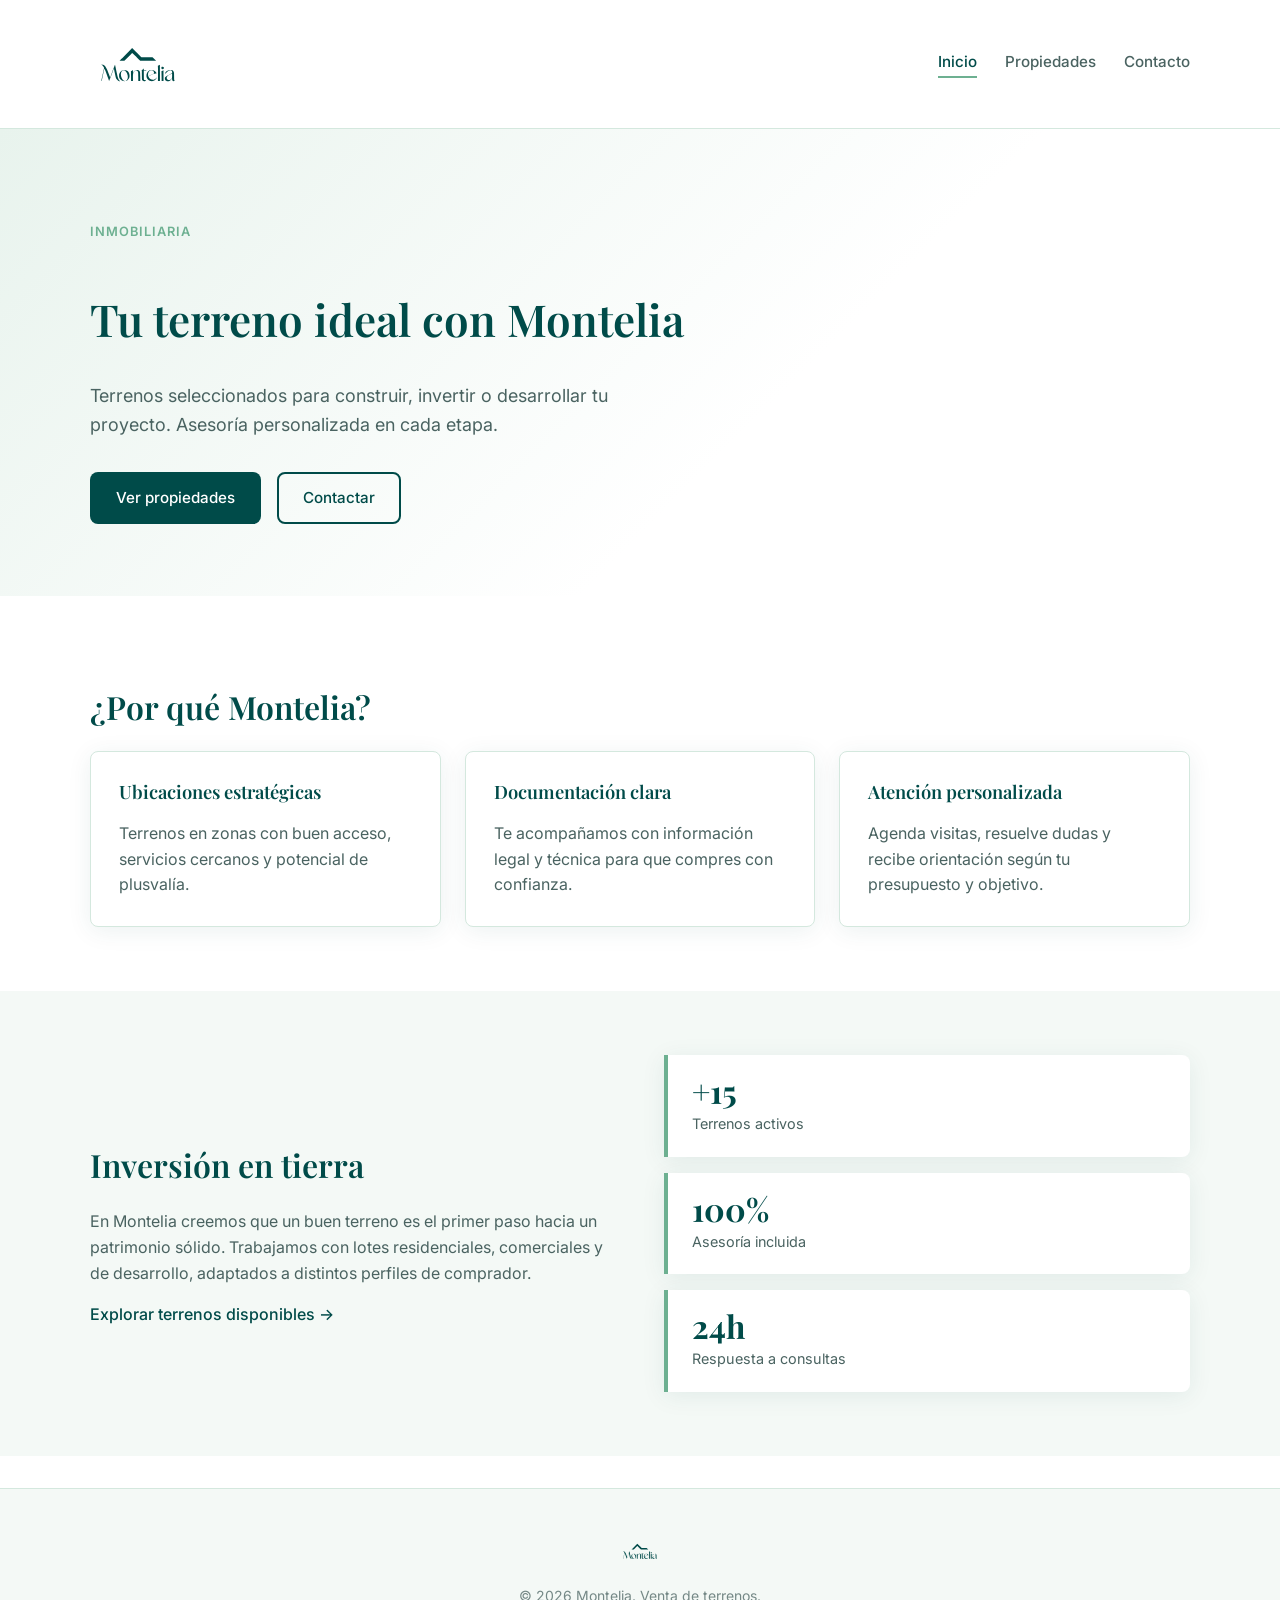
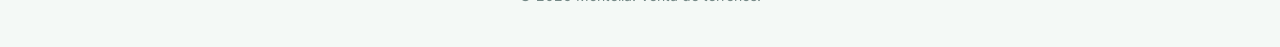
==== index.html @ a75bf411 "first commit" ====
<!DOCTYPE html>
<html lang="es">
<head>
  <meta charset="UTF-8">
  <meta name="viewport" content="width=device-width, initial-scale=1.0">
  <meta name="description" content="Montelia. Encuentra el lote ideal para tu proyecto.">
  <title>Montelia</title>
  <link rel="icon" href="images/mtn-fav.svg" type="image/svg+xml">
  <link rel="stylesheet" href="css/style.css">
  <link rel="preconnect" href="https://fonts.googleapis.com">
  <link rel="preconnect" href="https://fonts.gstatic.com" crossorigin>
  <link href="https://fonts.googleapis.com/css2?family=Inter:wght@400;500;600&family=Playfair+Display:wght@600;700&display=swap" rel="stylesheet">
</head>
<body>
  <header class="header">
    <div class="container header-inner">
      <a href="index.html" class="logo">
        <img src="images/Montelia-logo.svg" alt="Montelia" width="160">
      </a>
      <button class="nav-toggle" aria-label="Abrir menú" aria-expanded="false">
        <span></span>
        <span></span>
        <span></span>
      </button>
      <nav class="nav">
        <a href="index.html" class="nav-link active">Inicio</a>
        <a href="propiedades.html" class="nav-link">Propiedades</a>
        <a href="contacto.html" class="nav-link">Contacto</a>
      </nav>
    </div>
  </header>

  <main>
    <section class="hero">
      <div class="container hero-content">
        <p class="hero-tag">Inmobiliaria</p>
        <h1>Tu terreno ideal con Montelia</h1>
        <p class="hero-text">
          Terrenos seleccionados para construir, invertir o desarrollar tu proyecto.
          Asesoría personalizada en cada etapa.
        </p>
        <div class="hero-actions">
          <a href="propiedades.html" class="btn btn-primary">Ver propiedades</a>
          <a href="contacto.html" class="btn btn-outline">Contactar</a>
        </div>
      </div>
    </section>

    <section class="section">
      <div class="container">
        <h2>¿Por qué Montelia?</h2>
        <div class="cards">
          <article class="card">
            <h3>Ubicaciones estratégicas</h3>
            <p>Terrenos en zonas con buen acceso, servicios cercanos y potencial de plusvalía.</p>
          </article>
          <article class="card">
            <h3>Documentación clara</h3>
            <p>Te acompañamos con información legal y técnica para que compres con confianza.</p>
          </article>
          <article class="card">
            <h3>Atención personalizada</h3>
            <p>Agenda visitas, resuelve dudas y recibe orientación según tu presupuesto y objetivo.</p>
          </article>
        </div>
      </div>
    </section>

    <section class="section section-alt">
      <div class="container split">
        <div>
          <h2>Inversión en tierra</h2>
          <p>
            En Montelia creemos que un buen terreno es el primer paso hacia un patrimonio sólido.
            Trabajamos con lotes residenciales, comerciales y de desarrollo, adaptados a distintos perfiles de comprador.
          </p>
          <a href="propiedades.html" class="link-arrow">Explorar terrenos disponibles →</a>
        </div>
        <div class="stats">
          <div class="stat">
            <strong>+15</strong>
            <span>Terrenos activos</span>
          </div>
          <div class="stat">
            <strong>100%</strong>
            <span>Asesoría incluida</span>
          </div>
          <div class="stat">
            <strong>24h</strong>
            <span>Respuesta a consultas</span>
          </div>
        </div>
      </div>
    </section>
  </main>

  <footer class="footer">
    <div class="container footer-inner">
      <a href="index.html" class="footer-logo">
        <img src="images/Montelia-logo.svg" alt="Montelia" width="140">
      </a>
      <p class="footer-copy">&copy; 2026 Montelia. Venta de terrenos.</p>
    </div>
  </footer>

  <script src="js/main.js"></script>
</body>
</html>
---- css/style.css ----
:root {
  --color-primary: #004b49;
  --color-primary-dark: #003836;
  --color-accent: #6db091;
  --color-accent-light: #e8f3ed;
  --color-text: #1a2e2d;
  --color-text-muted: #4a6361;
  --color-bg: #ffffff;
  --color-bg-alt: #f4f9f6;
  --color-border: #d4e8de;
  --font-serif: "Playfair Display", Georgia, serif;
  --font-sans: "Inter", system-ui, sans-serif;
  --shadow: 0 4px 24px rgba(0, 75, 73, 0.08);
  --radius: 8px;
}

*,
*::before,
*::after {
  box-sizing: border-box;
}

body {
  margin: 0;
  font-family: var(--font-sans);
  font-size: 1rem;
  line-height: 1.6;
  color: var(--color-text);
  background: var(--color-bg);
}

img {
  max-width: 100%;
  height: auto;
  display: block;
}

a {
  color: var(--color-primary);
  text-decoration: none;
  transition: color 0.2s;
}

a:hover {
  color: var(--color-accent);
}

.container {
  width: min(1100px, 92%);
  margin-inline: auto;
}

h1, h2, h3 {
  font-family: var(--font-serif);
  font-weight: 600;
  line-height: 1.25;
  color: var(--color-primary);
}

h1 { font-size: clamp(2rem, 5vw, 2.75rem); }
h2 { font-size: clamp(1.5rem, 3vw, 2rem); margin-bottom: 1.5rem; }
h3 { font-size: 1.15rem; }

/* Header */
.header {
  position: sticky;
  top: 0;
  z-index: 100;
  background: var(--color-bg);
  border-bottom: 1px solid var(--color-border);
}

.header-inner {
  display: flex;
  align-items: center;
  justify-content: space-between;
  padding: 1rem 0;
  gap: 1rem;
}

.logo img {
  height: 96px;
  width: auto;
  display: block;
}

.nav {
  display: flex;
  gap: 1.75rem;
}

.nav-link {
  font-size: 0.95rem;
  font-weight: 500;
  color: var(--color-text-muted);
}

.nav-link:hover,
.nav-link.active {
  color: var(--color-primary);
}

.nav-link.active {
  border-bottom: 2px solid var(--color-accent);
  padding-bottom: 2px;
}

.nav-toggle {
  display: none;
  flex-direction: column;
  gap: 5px;
  background: none;
  border: none;
  cursor: pointer;
  padding: 4px;
}

.nav-toggle span {
  display: block;
  width: 24px;
  height: 2px;
  background: var(--color-primary);
  transition: transform 0.2s, opacity 0.2s;
}

.nav-toggle[aria-expanded="true"] span:nth-child(1) {
  transform: translateY(7px) rotate(45deg);
}

.nav-toggle[aria-expanded="true"] span:nth-child(2) {
  opacity: 0;
}

.nav-toggle[aria-expanded="true"] span:nth-child(3) {
  transform: translateY(-7px) rotate(-45deg);
}

/* Hero */
.hero {
  background: linear-gradient(135deg, var(--color-accent-light) 0%, var(--color-bg) 60%);
  padding: 5rem 0 4.5rem;
}

.hero-tag {
  display: inline-block;
  font-size: 0.8rem;
  font-weight: 600;
  letter-spacing: 0.08em;
  text-transform: uppercase;
  color: var(--color-accent);
  margin-bottom: 0.75rem;
}

.hero-text {
  font-size: 1.125rem;
  color: var(--color-text-muted);
  max-width: 540px;
  margin-bottom: 2rem;
}

.hero-actions {
  display: flex;
  flex-wrap: wrap;
  gap: 1rem;
}

/* Buttons */
.btn {
  display: inline-block;
  padding: 0.75rem 1.5rem;
  font-size: 0.95rem;
  font-weight: 500;
  border-radius: var(--radius);
  border: 2px solid transparent;
  cursor: pointer;
  transition: background 0.2s, color 0.2s, border-color 0.2s;
}

.btn-primary {
  background: var(--color-primary);
  color: #fff;
}

.btn-primary:hover {
  background: var(--color-primary-dark);
  color: #fff;
}

.btn-outline {
  background: transparent;
  color: var(--color-primary);
  border-color: var(--color-primary);
}

.btn-outline:hover {
  background: var(--color-primary);
  color: #fff;
}

/* Sections */
.section {
  padding: 4rem 0;
}

.section-alt {
  background: var(--color-bg-alt);
}

.page-header {
  background: var(--color-primary);
  color: #fff;
  padding: 3rem 0;
  text-align: center;
}

.page-header h1 {
  color: #fff;
  margin-bottom: 0.5rem;
}

.page-header p {
  color: rgba(255, 255, 255, 0.85);
  max-width: 560px;
  margin-inline: auto;
}

/* Cards */
.cards {
  display: grid;
  grid-template-columns: repeat(auto-fit, minmax(260px, 1fr));
  gap: 1.5rem;
}

.card {
  background: var(--color-bg);
  border: 1px solid var(--color-border);
  border-radius: var(--radius);
  padding: 1.75rem;
  box-shadow: var(--shadow);
}

.card h3 {
  margin-top: 0;
}

.card p {
  color: var(--color-text-muted);
  margin-bottom: 0;
}

/* Split layout */
.split {
  display: grid;
  grid-template-columns: 1fr 1fr;
  gap: 3rem;
  align-items: center;
}

.split p {
  color: var(--color-text-muted);
}

.link-arrow {
  font-weight: 500;
}

.stats {
  display: grid;
  gap: 1rem;
}

.stat {
  background: var(--color-bg);
  border-left: 4px solid var(--color-accent);
  padding: 1.25rem 1.5rem;
  border-radius: 0 var(--radius) var(--radius) 0;
  box-shadow: var(--shadow);
}

.stat strong {
  display: block;
  font-family: var(--font-serif);
  font-size: 2rem;
  color: var(--color-primary);
  line-height: 1;
  margin-bottom: 0.25rem;
}

.stat span {
  font-size: 0.9rem;
  color: var(--color-text-muted);
}

/* Properties */
.property-grid {
  display: grid;
  grid-template-columns: repeat(auto-fit, minmax(300px, 1fr));
  gap: 2rem;
}

.property {
  background: var(--color-bg);
  border: 1px solid var(--color-border);
  border-radius: var(--radius);
  overflow: hidden;
  box-shadow: var(--shadow);
}

.property-image {
  height: 180px;
  background-size: cover;
  background-position: center;
}

.property-image-1 {
  background: linear-gradient(160deg, var(--color-accent) 0%, var(--color-primary) 100%);
}

.property-image-2 {
  background: linear-gradient(160deg, #5a9a7a 0%, var(--color-primary-dark) 100%);
}

.property-image-3 {
  background: linear-gradient(160deg, #7ec4a0 0%, #004b49 100%);
}

.property-body {
  padding: 1.5rem;
}

.property-badge {
  display: inline-block;
  font-size: 0.75rem;
  font-weight: 600;
  text-transform: uppercase;
  letter-spacing: 0.05em;
  background: var(--color-accent-light);
  color: var(--color-primary);
  padding: 0.25rem 0.6rem;
  border-radius: 4px;
  margin-bottom: 0.75rem;
}

.property-details {
  list-style: none;
  padding: 0;
  margin: 0 0 1rem;
  font-size: 0.9rem;
  color: var(--color-text-muted);
}

.property-details li {
  padding: 0.25rem 0;
  border-bottom: 1px solid var(--color-border);
}

.property-details li:last-child {
  border-bottom: none;
}

.property-body > p {
  color: var(--color-text-muted);
  font-size: 0.95rem;
  margin-bottom: 0;
}

/* Info grid */
.info-grid {
  display: grid;
  grid-template-columns: repeat(auto-fit, minmax(280px, 1fr));
  gap: 2rem;
}

.info-block {
  background: var(--color-bg);
  border: 1px solid var(--color-border);
  border-radius: var(--radius);
  padding: 1.75rem;
}

.info-block h3 {
  margin-top: 0;
}

.info-list {
  color: var(--color-text-muted);
  padding-left: 1.25rem;
}

.info-list li {
  margin-bottom: 0.5rem;
}

.info-block p {
  color: var(--color-text-muted);
}

.info-block .btn {
  margin-top: 1rem;
}

/* Contact */
.contact-layout {
  display: grid;
  grid-template-columns: 1fr 1fr;
  gap: 3rem;
  align-items: start;
}

.contact-info p {
  color: var(--color-text-muted);
}

.contact-item {
  margin-top: 1.5rem;
}

.contact-item h3 {
  margin: 0 0 0.25rem;
  font-size: 0.85rem;
  text-transform: uppercase;
  letter-spacing: 0.05em;
  color: var(--color-accent);
  font-family: var(--font-sans);
  font-weight: 600;
}

.contact-item p {
  margin: 0;
}

.contact-form {
  background: var(--color-bg-alt);
  border: 1px solid var(--color-border);
  border-radius: var(--radius);
  padding: 2rem;
}

.contact-form h2 {
  margin-top: 0;
  font-size: 1.35rem;
}

.form-note {
  font-size: 0.85rem;
  color: var(--color-text-muted);
  margin-bottom: 1.5rem;
}

.contact-form label {
  display: block;
  font-size: 0.9rem;
  font-weight: 500;
  margin-bottom: 0.35rem;
  color: var(--color-text);
}

.contact-form input,
.contact-form select,
.contact-form textarea {
  width: 100%;
  padding: 0.65rem 0.85rem;
  margin-bottom: 1rem;
  border: 1px solid var(--color-border);
  border-radius: var(--radius);
  font-family: inherit;
  font-size: 0.95rem;
  background: var(--color-bg);
  color: var(--color-text);
}

.contact-form input:focus,
.contact-form select:focus,
.contact-form textarea:focus {
  outline: 2px solid var(--color-accent);
  outline-offset: 1px;
  border-color: var(--color-accent);
}

.contact-form .btn {
  width: 100%;
  border: none;
}

/* Footer */
.footer {
  background: var(--color-bg-alt);
  border-top: 1px solid var(--color-border);
  color: var(--color-text-muted);
  padding: 2.5rem 0;
  margin-top: 2rem;
}

.footer-inner {
  display: flex;
  flex-direction: column;
  align-items: center;
  gap: 0.75rem;
  text-align: center;
}

.footer-logo img {
  height: 44px;
  width: auto;
  margin-inline: auto;
}

.footer-copy {
  font-size: 0.875rem;
  margin: 0;
  opacity: 0.75;
}

/* Responsive */
@media (max-width: 768px) {
  .nav-toggle {
    display: flex;
  }

  .nav {
    display: none;
    position: absolute;
    top: 100%;
    left: 0;
    right: 0;
    flex-direction: column;
    background: var(--color-bg);
    border-bottom: 1px solid var(--color-border);
    padding: 1rem 4%;
    gap: 0;
  }

  .nav.open {
    display: flex;
  }

  .nav-link {
    padding: 0.75rem 0;
    border-bottom: 1px solid var(--color-border);
  }

  .nav .nav-link.active {
    border-bottom: 1px solid var(--color-border);
    border-left: 3px solid var(--color-accent);
    padding-left: 0.5rem;
  }

  .header-inner {
    position: relative;
  }

  .split,
  .contact-layout {
    grid-template-columns: 1fr;
    gap: 2rem;
  }

  .hero {
    padding: 3.5rem 0 3rem;
  }
}
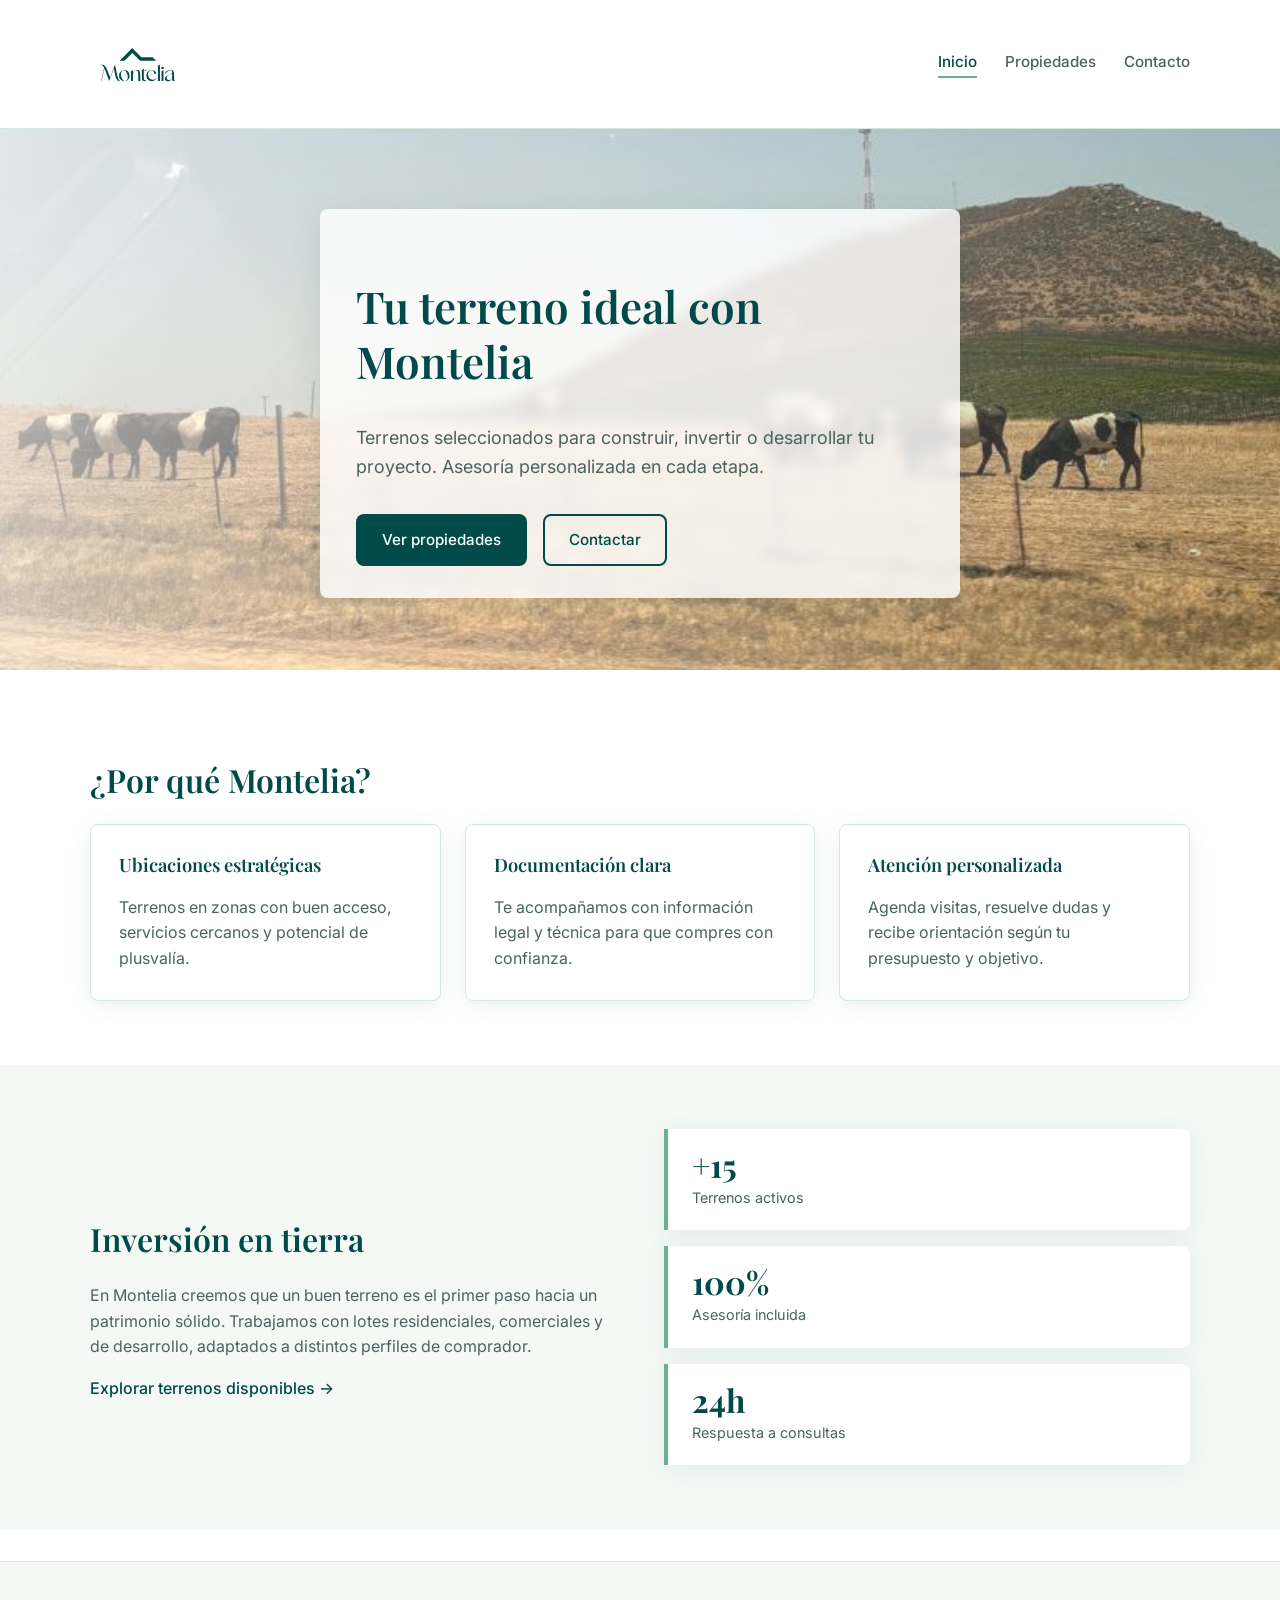
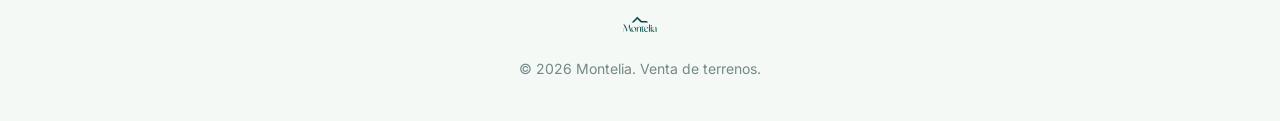
==== commit 03cbfa63: "edicion al fondo de la pagina index" ====
--- a/index.html
+++ b/index.html
@@ -32,8 +32,12 @@
 
   <main>
     <section class="hero">
+      <div class="hero-bg" aria-hidden="true">
+        <img src="images/fondo-index.png" alt="">
+      </div>
+      <div class="hero-overlay" aria-hidden="true"></div>
       <div class="container hero-content">
-        <p class="hero-tag">Inmobiliaria</p>
+      <!---<p class="hero-tag">Inmobiliaria</p>-->
         <h1>Tu terreno ideal con Montelia</h1>
         <p class="hero-text">
           Terrenos seleccionados para construir, invertir o desarrollar tu proyecto.
--- a/css/style.css
+++ b/css/style.css
@@ -137,8 +137,70 @@
 
 /* Hero */
 .hero {
-  background: linear-gradient(135deg, var(--color-accent-light) 0%, var(--color-bg) 60%);
+  position: relative;
+  overflow: hidden;
+  min-height: 520px;
   padding: 5rem 0 4.5rem;
+  display: flex;
+  align-items: center;
+}
+
+.hero-bg {
+  position: absolute;
+  inset: 0;
+}
+
+.hero-bg img {
+  position: absolute;
+  width: 120%;
+  height: 120%;
+  left: 50%;
+  top: 50%;
+  object-fit: cover;
+  transform: translate(-50%, -50%) scale(1.05);
+  animation: hero-bg-move 10s ease-in-out infinite alternate;
+}
+
+.hero-overlay {
+  position: absolute;
+  inset: 0;
+  background: linear-gradient(
+    110deg,
+    rgba(255, 255, 255, 0.72) 0%,
+    rgba(255, 255, 255, 0.35) 42%,
+    rgba(0, 75, 73, 0.18) 100%
+  );
+}
+
+.hero-content {
+  position: relative;
+  z-index: 1;
+  max-width: 640px;
+  padding: 2rem 2.25rem;
+  background: rgba(255, 255, 255, 0.82);
+  border-radius: var(--radius);
+  box-shadow: 0 8px 32px rgba(0, 75, 73, 0.12);
+  backdrop-filter: blur(6px);
+}
+
+@keyframes hero-bg-move {
+  0% {
+    transform: translate(-50%, -50%) scale(1.05);
+  }
+  100% {
+    transform: translate(-46%, -54%) scale(1.2);
+  }
+}
+
+@media (prefers-reduced-motion: reduce) {
+  .hero-bg img {
+    animation: none;
+    width: 100%;
+    height: 100%;
+    left: 0;
+    top: 0;
+    transform: none;
+  }
 }
 
 .hero-tag {
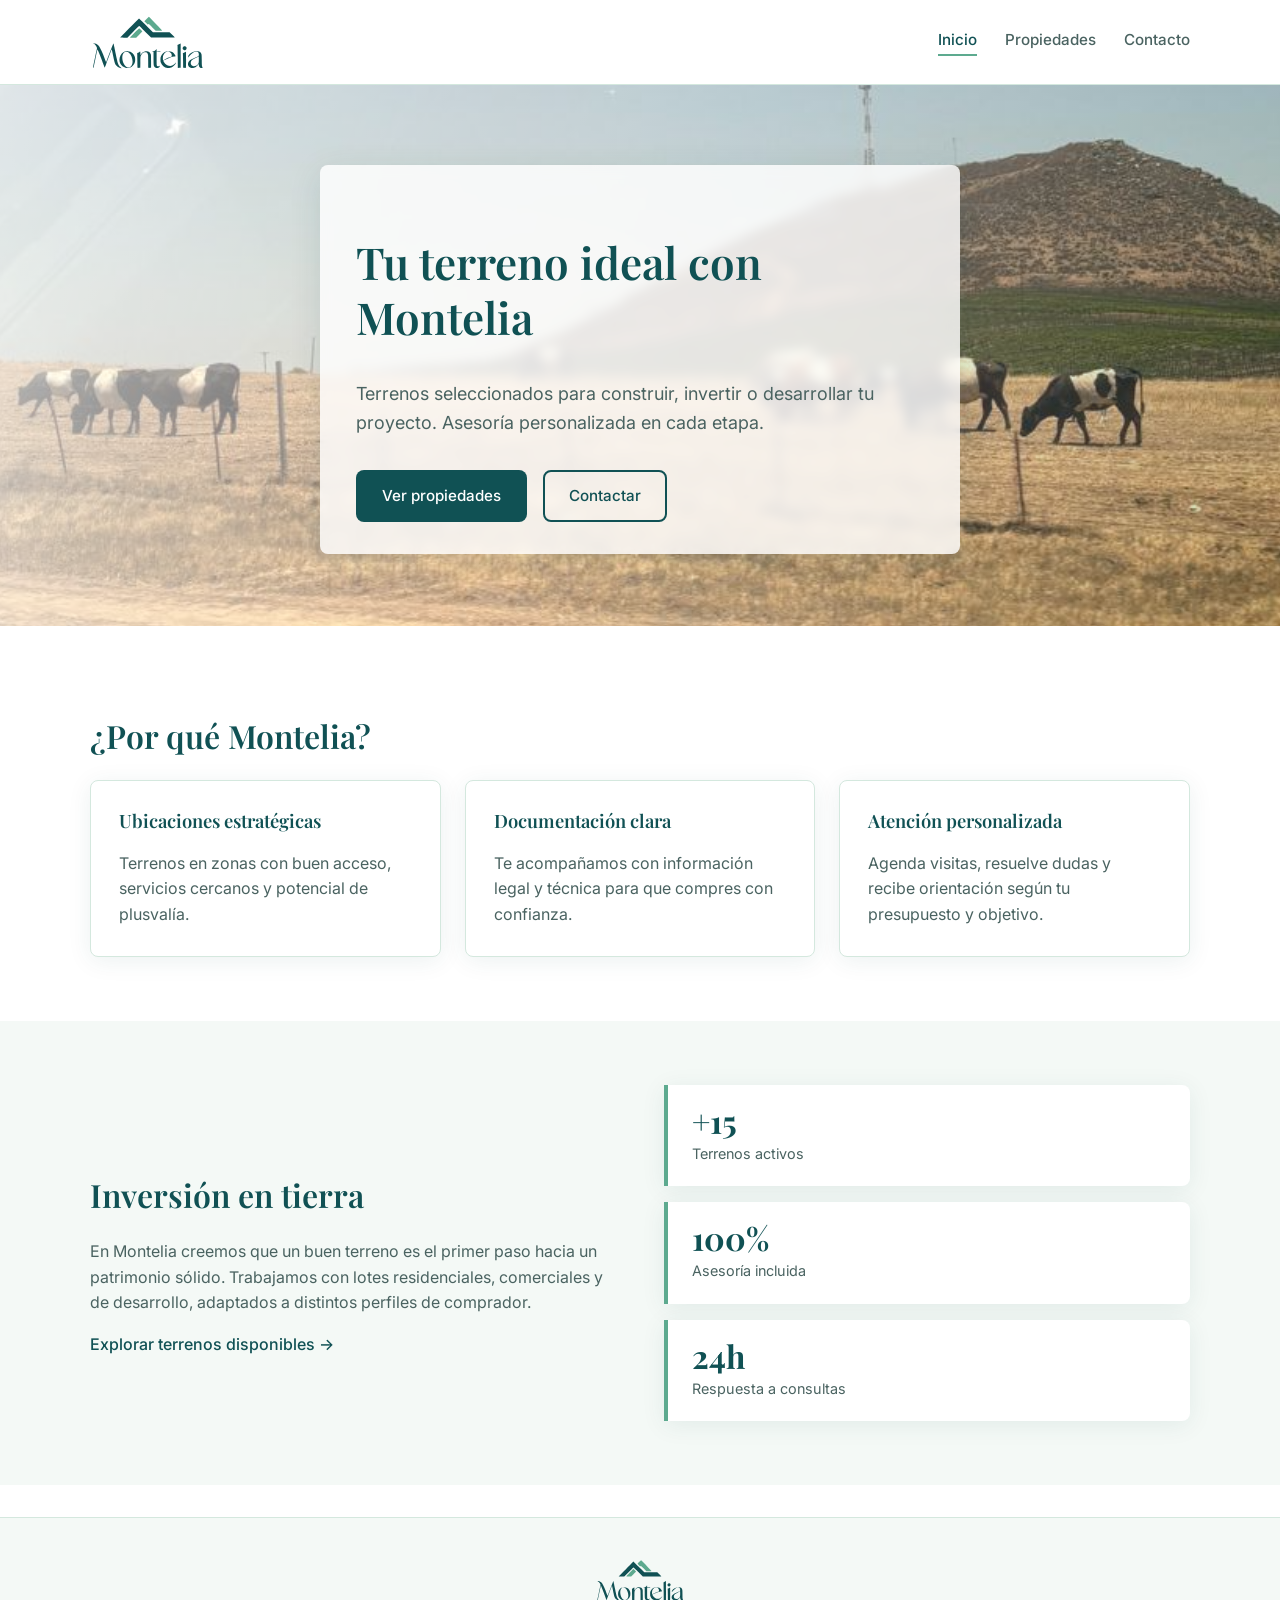
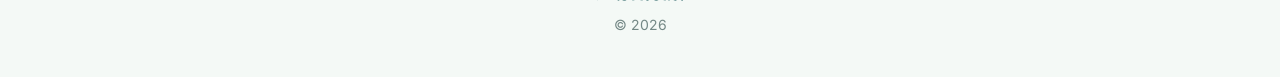
==== commit 46a3b43c: "edicion al fondo y favicon" ====
--- a/index.html
+++ b/index.html
@@ -5,7 +5,7 @@
   <meta name="viewport" content="width=device-width, initial-scale=1.0">
   <meta name="description" content="Montelia. Encuentra el lote ideal para tu proyecto.">
   <title>Montelia</title>
-  <link rel="icon" href="images/mtn-fav.svg" type="image/svg+xml">
+  <link rel="icon" href="images/mtn-fav.svg?v=2" type="image/svg+xml">
   <link rel="stylesheet" href="css/style.css">
   <link rel="preconnect" href="https://fonts.googleapis.com">
   <link rel="preconnect" href="https://fonts.gstatic.com" crossorigin>
@@ -15,7 +15,7 @@
   <header class="header">
     <div class="container header-inner">
       <a href="index.html" class="logo">
-        <img src="images/Montelia-logo.svg" alt="Montelia" width="160">
+        <img src="images/Montelia-logo.svg" alt="Montelia">
       </a>
       <button class="nav-toggle" aria-label="Abrir menú" aria-expanded="false">
         <span></span>
@@ -101,9 +101,9 @@
   <footer class="footer">
     <div class="container footer-inner">
       <a href="index.html" class="footer-logo">
-        <img src="images/Montelia-logo.svg" alt="Montelia" width="140">
+        <img src="images/Montelia-logo.svg" alt="Montelia">
       </a>
-      <p class="footer-copy">&copy; 2026 Montelia. Venta de terrenos.</p>
+      <p class="footer-copy">&copy; 2026 </p>
     </div>
   </footer>
 
--- a/css/style.css
+++ b/css/style.css
@@ -1,7 +1,7 @@
 :root {
-  --color-primary: #004b49;
-  --color-primary-dark: #003836;
-  --color-accent: #6db091;
+  --color-primary: #105154;
+  --color-primary-dark: #0c3f42;
+  --color-accent: #5daa8f;
   --color-accent-light: #e8f3ed;
   --color-text: #1a2e2d;
   --color-text-muted: #4a6361;
@@ -74,12 +74,12 @@
   display: flex;
   align-items: center;
   justify-content: space-between;
-  padding: 1rem 0;
+  padding: 0.875rem 0;
   gap: 1rem;
 }
 
 .logo img {
-  height: 96px;
+  height: 56px;
   width: auto;
   display: block;
 }
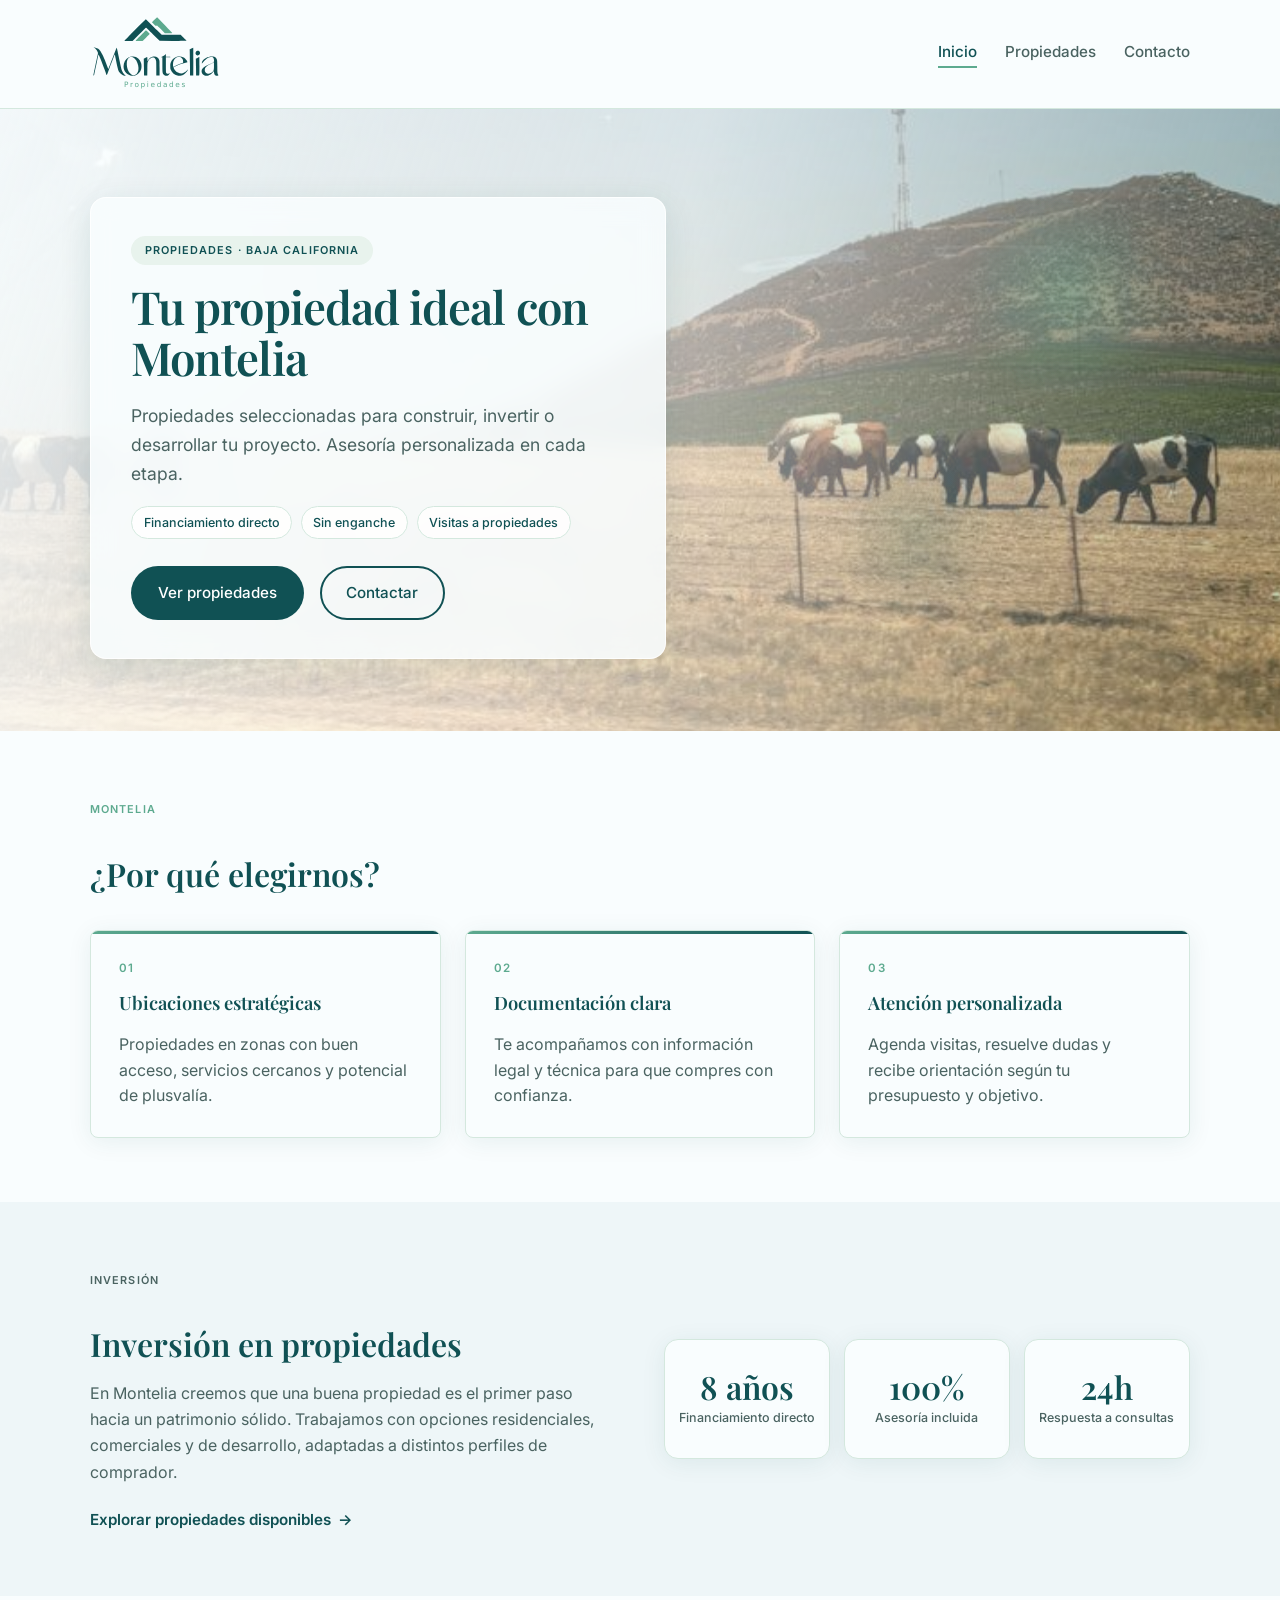
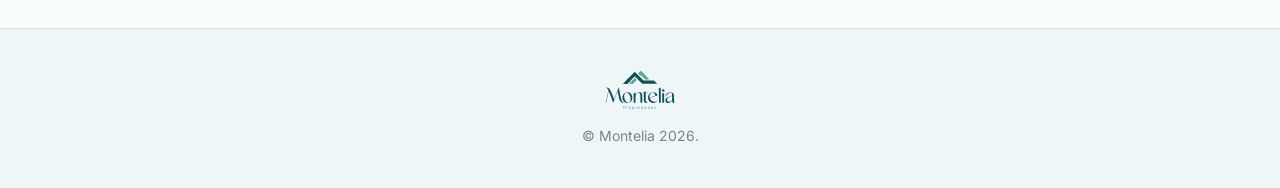
==== commit a0701dfc: "update" ====
--- a/index.html
+++ b/index.html
@@ -3,7 +3,7 @@
 <head>
   <meta charset="UTF-8">
   <meta name="viewport" content="width=device-width, initial-scale=1.0">
-  <meta name="description" content="Montelia. Encuentra el lote ideal para tu proyecto.">
+  <meta name="description" content="Montelia. Propiedades con financiamiento directo en Baja California. Asesoría personalizada en cada etapa.">
   <title>Montelia</title>
   <link rel="icon" href="images/mtn-fav.svg?v=2" type="image/svg+xml">
   <link rel="stylesheet" href="css/style.css">
@@ -30,39 +30,56 @@
     </div>
   </header>
 
-  <main>
-    <section class="hero">
-      <div class="hero-bg" aria-hidden="true">
+  <main class="home">
+    <section class="hero home-hero">
+      <div class="hero-bg home-hero__bg" aria-hidden="true">
         <img src="images/fondo-index.png" alt="">
       </div>
-      <div class="hero-overlay" aria-hidden="true"></div>
-      <div class="container hero-content">
-      <!---<p class="hero-tag">Inmobiliaria</p>-->
-        <h1>Tu terreno ideal con Montelia</h1>
-        <p class="hero-text">
-          Terrenos seleccionados para construir, invertir o desarrollar tu proyecto.
-          Asesoría personalizada en cada etapa.
-        </p>
-        <div class="hero-actions">
-          <a href="propiedades.html" class="btn btn-primary">Ver propiedades</a>
-          <a href="contacto.html" class="btn btn-outline">Contactar</a>
+      <div class="hero-overlay home-hero__overlay" aria-hidden="true"></div>
+      <div class="home-hero__blobs" aria-hidden="true">
+        <span class="home-hero__blob home-hero__blob--1"></span>
+        <span class="home-hero__blob home-hero__blob--2"></span>
+      </div>
+      <div class="container home-hero__inner">
+        <div class="hero-content home-hero__content">
+          <p class="hero-tag home-hero__item" style="--i: 0">Propiedades · Baja California</p>
+          <h1 class="home-hero__item" style="--i: 1">Tu propiedad ideal con Montelia</h1>
+          <p class="hero-text home-hero__item" style="--i: 2">
+            Propiedades seleccionadas para construir, invertir o desarrollar tu proyecto.
+            Asesoría personalizada en cada etapa.
+          </p>
+          <ul class="home-hero__perks">
+            <li class="home-hero__item" style="--i: 3">Financiamiento directo</li>
+            <li class="home-hero__item" style="--i: 4">Sin enganche</li>
+            <li class="home-hero__item" style="--i: 5">Visitas a propiedades</li>
+          </ul>
+          <div class="hero-actions home-hero__item" style="--i: 6">
+            <a href="propiedades.html" class="btn btn-primary">Ver propiedades</a>
+            <a href="contacto.html" class="btn btn-outline">Contactar</a>
+          </div>
         </div>
       </div>
     </section>
 
-    <section class="section">
+    <section class="section home-section">
       <div class="container">
-        <h2>¿Por qué Montelia?</h2>
-        <div class="cards">
-          <article class="card">
+        <header class="section-head reveal">
+          <p class="section-head__tag">Montelia</p>
+          <h2>¿Por qué elegirnos?</h2>
+        </header>
+        <div class="cards home-cards">
+          <article class="card home-card reveal" style="--delay: 1">
+            <span class="home-card__num" aria-hidden="true">01</span>
             <h3>Ubicaciones estratégicas</h3>
-            <p>Terrenos en zonas con buen acceso, servicios cercanos y potencial de plusvalía.</p>
+            <p>Propiedades en zonas con buen acceso, servicios cercanos y potencial de plusvalía.</p>
           </article>
-          <article class="card">
+          <article class="card home-card reveal" style="--delay: 2">
+            <span class="home-card__num" aria-hidden="true">02</span>
             <h3>Documentación clara</h3>
             <p>Te acompañamos con información legal y técnica para que compres con confianza.</p>
           </article>
-          <article class="card">
+          <article class="card home-card reveal" style="--delay: 3">
+            <span class="home-card__num" aria-hidden="true">03</span>
             <h3>Atención personalizada</h3>
             <p>Agenda visitas, resuelve dudas y recibe orientación según tu presupuesto y objetivo.</p>
           </article>
@@ -70,29 +87,30 @@
       </div>
     </section>
 
-    <section class="section section-alt">
-      <div class="container split">
-        <div>
-          <h2>Inversión en tierra</h2>
+    <section class="section section-alt home-spotlight">
+      <div class="container split home-spotlight__grid">
+        <div class="home-spotlight__copy reveal">
+          <p class="section-head__tag">Inversión</p>
+          <h2>Inversión en propiedades</h2>
           <p>
-            En Montelia creemos que un buen terreno es el primer paso hacia un patrimonio sólido.
-            Trabajamos con lotes residenciales, comerciales y de desarrollo, adaptados a distintos perfiles de comprador.
+            En Montelia creemos que una buena propiedad es el primer paso hacia un patrimonio sólido.
+            Trabajamos con opciones residenciales, comerciales y de desarrollo, adaptadas a distintos perfiles de comprador.
           </p>
-          <a href="propiedades.html" class="link-arrow">Explorar terrenos disponibles →</a>
+          <a href="propiedades.html" class="home-link">Explorar propiedades disponibles</a>
         </div>
-        <div class="stats">
-          <div class="stat">
-            <strong>+15</strong>
-            <span>Terrenos activos</span>
-          </div>
-          <div class="stat">
+        <div class="home-stats">
+          <article class="home-stat reveal" style="--delay: 1" data-count="8" data-suffix=" años">
+            <strong>8 años</strong>
+            <span>Financiamiento directo</span>
+          </article>
+          <article class="home-stat reveal" style="--delay: 2" data-count="100" data-suffix="%">
             <strong>100%</strong>
             <span>Asesoría incluida</span>
-          </div>
-          <div class="stat">
+          </article>
+          <article class="home-stat reveal" style="--delay: 3" data-count="24" data-suffix="h">
             <strong>24h</strong>
             <span>Respuesta a consultas</span>
-          </div>
+          </article>
         </div>
       </div>
     </section>
@@ -103,7 +121,7 @@
       <a href="index.html" class="footer-logo">
         <img src="images/Montelia-logo.svg" alt="Montelia">
       </a>
-      <p class="footer-copy">&copy; 2026 </p>
+      <p class="footer-copy">&copy; Montelia 2026.</p>
     </div>
   </footer>
 
--- a/css/style.css
+++ b/css/style.css
@@ -5,8 +5,9 @@
   --color-accent-light: #e8f3ed;
   --color-text: #1a2e2d;
   --color-text-muted: #4a6361;
-  --color-bg: #ffffff;
-  --color-bg-alt: #f4f9f6;
+  --color-white: #f9fdfe;
+  --color-bg: #f9fdfe;
+  --color-bg-alt: #eef6f8;
   --color-border: #d4e8de;
   --font-serif: "Playfair Display", Georgia, serif;
   --font-sans: "Inter", system-ui, sans-serif;
@@ -79,7 +80,7 @@
 }
 
 .logo img {
-  height: 56px;
+  height: 80px;
   width: auto;
   display: block;
 }
@@ -166,8 +167,8 @@
   inset: 0;
   background: linear-gradient(
     110deg,
-    rgba(255, 255, 255, 0.72) 0%,
-    rgba(255, 255, 255, 0.35) 42%,
+    rgba(249, 253, 254, 0.72) 0%,
+    rgba(249, 253, 254, 0.35) 42%,
     rgba(0, 75, 73, 0.18) 100%
   );
 }
@@ -177,7 +178,7 @@
   z-index: 1;
   max-width: 640px;
   padding: 2rem 2.25rem;
-  background: rgba(255, 255, 255, 0.82);
+  background: rgba(249, 253, 254, 0.82);
   border-radius: var(--radius);
   box-shadow: 0 8px 32px rgba(0, 75, 73, 0.12);
   backdrop-filter: blur(6px);
@@ -201,6 +202,36 @@
     top: 0;
     transform: none;
   }
+
+  .home-hero__bg img {
+    transition: none;
+  }
+
+  .home-hero__item,
+  .home-hero__overlay,
+  .home-hero__content,
+  .home-hero__blob {
+    animation: none;
+    opacity: 1;
+    transform: none;
+  }
+
+  .reveal {
+    opacity: 1;
+    transform: none;
+    transition: none;
+  }
+
+  .home-card::before {
+    transform: scaleX(1);
+  }
+
+  .home-hero .btn:hover,
+  .home-hero__perks li:hover,
+  .home-stat.is-visible:hover,
+  .home-card:hover {
+    transform: none;
+  }
 }
 
 .hero-tag {
@@ -224,6 +255,387 @@
   display: flex;
   flex-wrap: wrap;
   gap: 1rem;
+}
+
+/* Home */
+@keyframes home-rise {
+  from {
+    opacity: 0;
+    transform: translateY(24px);
+  }
+
+  to {
+    opacity: 1;
+    transform: translateY(0);
+  }
+}
+
+@keyframes home-float {
+  0%,
+  100% {
+    transform: translate(0, 0) scale(1);
+  }
+
+  50% {
+    transform: translate(18px, -14px) scale(1.06);
+  }
+}
+
+@keyframes home-float-alt {
+  0%,
+  100% {
+    transform: translate(0, 0) scale(1);
+  }
+
+  50% {
+    transform: translate(-14px, 12px) scale(0.94);
+  }
+}
+
+@keyframes home-glow {
+  0%,
+  100% {
+    box-shadow: 0 20px 50px rgba(16, 81, 84, 0.1);
+  }
+
+  50% {
+    box-shadow: 0 28px 60px rgba(93, 170, 143, 0.2);
+  }
+}
+
+@keyframes home-gradient-shift {
+  0%,
+  100% {
+    opacity: 1;
+  }
+
+  50% {
+    opacity: 0.82;
+  }
+}
+
+.reveal {
+  opacity: 0;
+  transform: translateY(32px);
+  transition:
+    opacity 0.75s cubic-bezier(0.22, 1, 0.36, 1),
+    transform 0.75s cubic-bezier(0.22, 1, 0.36, 1);
+  transition-delay: calc(var(--delay, 0) * 90ms);
+}
+
+.reveal.is-visible {
+  opacity: 1;
+  transform: translateY(0);
+}
+
+.home-hero {
+  min-height: clamp(480px, 72vh, 620px);
+  padding: clamp(3.5rem, 8vw, 5.5rem) 0 clamp(3rem, 6vw, 4.5rem);
+}
+
+.home-hero__bg img {
+  transition: transform 0.4s ease-out;
+  will-change: transform;
+}
+
+.home-hero .hero-overlay,
+.home-hero__overlay {
+  background: linear-gradient(
+    108deg,
+    rgba(249, 253, 254, 0.94) 0%,
+    rgba(249, 253, 254, 0.62) 48%,
+    rgba(16, 81, 84, 0.28) 100%
+  );
+  animation: home-gradient-shift 8s ease-in-out infinite;
+}
+
+.home-hero__blobs {
+  position: absolute;
+  inset: 0;
+  overflow: hidden;
+  pointer-events: none;
+  z-index: 0;
+}
+
+.home-hero__blob {
+  position: absolute;
+  border-radius: 50%;
+  filter: blur(0);
+}
+
+.home-hero__blob--1 {
+  top: 12%;
+  right: 8%;
+  width: min(22vw, 220px);
+  height: min(22vw, 220px);
+  background: radial-gradient(circle, rgba(93, 170, 143, 0.35) 0%, transparent 70%);
+  animation: home-float 9s ease-in-out infinite;
+}
+
+.home-hero__blob--2 {
+  bottom: 18%;
+  right: 22%;
+  width: min(16vw, 160px);
+  height: min(16vw, 160px);
+  background: radial-gradient(circle, rgba(16, 81, 84, 0.2) 0%, transparent 72%);
+  animation: home-float-alt 11s ease-in-out infinite;
+}
+
+.home-hero__inner {
+  position: relative;
+  z-index: 1;
+}
+
+.home-hero__content {
+  max-width: 36rem;
+  padding: clamp(1.75rem, 4vw, 2.35rem) clamp(1.65rem, 4vw, 2.5rem);
+  background: rgba(249, 253, 254, 0.88);
+  border: 1px solid rgba(255, 255, 255, 0.75);
+  border-radius: 16px;
+  backdrop-filter: blur(12px);
+  animation: home-glow 5s ease-in-out infinite;
+}
+
+.home-hero__item {
+  opacity: 0;
+  animation: home-rise 0.85s cubic-bezier(0.22, 1, 0.36, 1) forwards;
+  animation-delay: calc(0.12s + var(--i, 0) * 0.1s);
+}
+
+.home-hero__content .hero-tag {
+  margin: 0 0 1rem;
+  padding: 0.38rem 0.85rem;
+  font-size: 0.68rem;
+  letter-spacing: 0.1em;
+  text-transform: uppercase;
+  color: var(--color-primary);
+  background: var(--color-accent-light);
+  border-radius: 999px;
+}
+
+.home-hero__content h1 {
+  margin: 0 0 0.85rem;
+  font-size: clamp(2rem, 4.8vw, 2.85rem);
+  line-height: 1.12;
+  letter-spacing: -0.02em;
+}
+
+.home-hero__content .hero-text {
+  margin-bottom: 1.15rem;
+  font-size: clamp(1rem, 2.2vw, 1.1rem);
+  line-height: 1.65;
+}
+
+.home-hero__perks {
+  display: flex;
+  flex-wrap: wrap;
+  gap: 0.45rem 0.55rem;
+  list-style: none;
+  padding: 0;
+  margin: 0 0 1.65rem;
+}
+
+.home-hero__perks li {
+  padding: 0.35rem 0.72rem;
+  font-size: 0.78rem;
+  font-weight: 500;
+  color: var(--color-primary);
+  background: rgba(255, 255, 255, 0.82);
+  border: 1px solid var(--color-border);
+  border-radius: 999px;
+  transition: transform 0.25s ease, border-color 0.25s ease, background 0.25s ease;
+}
+
+.home-hero__perks li:hover {
+  transform: translateY(-2px);
+  border-color: var(--color-accent);
+  background: #fff;
+}
+
+.home-hero .btn {
+  border-radius: 999px;
+  padding: 0.82rem 1.55rem;
+  transition: transform 0.25s ease, box-shadow 0.25s ease, background 0.2s, color 0.2s, border-color 0.2s;
+}
+
+.home-hero .btn-primary:hover {
+  transform: translateY(-2px);
+  box-shadow: 0 10px 28px rgba(16, 81, 84, 0.28);
+}
+
+.home-hero .btn-outline:hover {
+  transform: translateY(-2px);
+  box-shadow: 0 10px 28px rgba(16, 81, 84, 0.14);
+}
+
+.section-head {
+  max-width: 34rem;
+  margin-bottom: 2.25rem;
+}
+
+.section-head h2 {
+  margin-bottom: 0;
+}
+
+.section-head__tag {
+  display: inline-block;
+  margin: 0 0 0.55rem;
+  font-size: 0.68rem;
+  font-weight: 600;
+  letter-spacing: 0.1em;
+  text-transform: uppercase;
+  color: var(--color-accent);
+}
+
+.home-cards {
+  gap: 1.25rem;
+}
+
+.home-card {
+  position: relative;
+  padding: 1.85rem 1.75rem;
+  border: 1px solid var(--color-border);
+  overflow: hidden;
+  transition: transform 0.35s cubic-bezier(0.22, 1, 0.36, 1), box-shadow 0.35s ease, border-color 0.35s ease;
+}
+
+.home-card::before {
+  content: "";
+  position: absolute;
+  top: 0;
+  left: 0;
+  width: 100%;
+  height: 3px;
+  background: linear-gradient(90deg, var(--color-accent), var(--color-primary));
+  transform: scaleX(0);
+  transform-origin: left;
+  transition: transform 0.45s cubic-bezier(0.22, 1, 0.36, 1);
+}
+
+.home-card.is-visible::before,
+.home-card:hover::before {
+  transform: scaleX(1);
+}
+
+.home-card:hover {
+  transform: translateY(-6px);
+  border-color: rgba(93, 170, 143, 0.55);
+  box-shadow: 0 20px 48px rgba(16, 81, 84, 0.12);
+}
+
+.home-card__num {
+  display: block;
+  margin-bottom: 0.85rem;
+  font-family: var(--font-sans);
+  font-size: 0.72rem;
+  font-weight: 600;
+  letter-spacing: 0.12em;
+  color: var(--color-accent);
+}
+
+.home-card h3 {
+  margin-top: 0;
+}
+
+.home-spotlight__copy .section-head__tag {
+  margin-bottom: 0.45rem;
+}
+
+.home-spotlight__copy h2 {
+  margin-bottom: 1rem;
+}
+
+.home-spotlight__copy p {
+  margin: 0 0 1.35rem;
+  color: var(--color-text-muted);
+  line-height: 1.65;
+}
+
+.home-link {
+  position: relative;
+  display: inline-flex;
+  align-items: center;
+  gap: 0.45rem;
+  font-size: 0.95rem;
+  font-weight: 600;
+  color: var(--color-primary);
+  transition: gap 0.25s ease, color 0.25s ease;
+}
+
+.home-link::before {
+  content: "";
+  position: absolute;
+  left: 0;
+  bottom: -3px;
+  width: 100%;
+  height: 2px;
+  background: var(--color-accent);
+  transform: scaleX(0);
+  transform-origin: left;
+  transition: transform 0.35s cubic-bezier(0.22, 1, 0.36, 1);
+}
+
+.home-link::after {
+  content: "→";
+  transition: transform 0.25s ease;
+}
+
+.home-link:hover {
+  color: var(--color-accent);
+  gap: 0.65rem;
+}
+
+.home-link:hover::before {
+  transform: scaleX(1);
+}
+
+.home-link:hover::after {
+  transform: translateX(4px);
+}
+
+.home-stats {
+  display: grid;
+  grid-template-columns: repeat(3, 1fr);
+  gap: 0.85rem;
+}
+
+.home-stat {
+  display: flex;
+  flex-direction: column;
+  align-items: center;
+  justify-content: center;
+  min-height: 7.5rem;
+  padding: 1.25rem 0.85rem;
+  text-align: center;
+  background: var(--color-bg);
+  border: 1px solid var(--color-border);
+  border-radius: 14px;
+  box-shadow: var(--shadow);
+  transition: transform 0.35s cubic-bezier(0.22, 1, 0.36, 1), box-shadow 0.35s ease, border-color 0.35s ease;
+}
+
+.home-stat.is-visible:hover {
+  transform: translateY(-4px) scale(1.02);
+  border-color: rgba(93, 170, 143, 0.45);
+  box-shadow: 0 16px 36px rgba(16, 81, 84, 0.1);
+}
+
+.home-stat strong {
+  display: block;
+  font-family: var(--font-serif);
+  font-size: clamp(1.65rem, 3vw, 2rem);
+  font-weight: 600;
+  color: var(--color-primary);
+  line-height: 1;
+  margin-bottom: 0.4rem;
+  font-variant-numeric: tabular-nums;
+}
+
+.home-stat span {
+  font-size: 0.78rem;
+  font-weight: 500;
+  line-height: 1.35;
+  color: var(--color-text-muted);
 }
 
 /* Buttons */
@@ -286,6 +698,68 @@
   margin-inline: auto;
 }
 
+.page-header--compact {
+  padding: 1.35rem 0 1.65rem;
+}
+
+.page-header--compact h1 {
+  font-size: clamp(1.5rem, 3.5vw, 1.85rem);
+  margin-bottom: 0;
+}
+
+.page-header--compact p {
+  font-size: 0.92rem;
+  margin-bottom: 0;
+}
+
+/* Properties banner */
+.properties-banner {
+  position: relative;
+  overflow: hidden;
+  padding: 2.5rem 0 3.25rem;
+  color: var(--color-white);
+  background: var(--color-primary);
+}
+
+.properties-banner__inner {
+  position: relative;
+  z-index: 1;
+}
+
+.properties-banner__copy {
+  display: flex;
+  align-items: center;
+  gap: 1.25rem;
+}
+
+.properties-banner__line {
+  flex-shrink: 0;
+  width: 3px;
+  height: 2.75rem;
+  border-radius: 999px;
+  background: var(--color-accent);
+}
+
+.properties-banner__title {
+  margin: 0;
+  font-family: var(--font-serif);
+  font-size: clamp(1.85rem, 4vw, 2.45rem);
+  font-weight: 600;
+  line-height: 1.05;
+  letter-spacing: -0.025em;
+  color: var(--color-white);
+}
+
+.properties-banner__curve {
+  position: absolute;
+  left: 0;
+  right: 0;
+  bottom: -1px;
+  height: 2.5rem;
+  background: var(--color-bg);
+  clip-path: ellipse(82% 100% at 50% 100%);
+}
+
 /* Cards */
 .cards {
   display: grid;
@@ -354,6 +828,19 @@
 }
 
 /* Properties */
+.section-properties {
+  padding-top: 0.5rem;
+  padding-bottom: 3rem;
+}
+
+.property-list {
+  display: flex;
+  flex-direction: column;
+  gap: 2.5rem;
+  max-width: 52rem;
+  margin-inline: auto;
+}
+
 .property-grid {
   display: grid;
   grid-template-columns: repeat(auto-fit, minmax(300px, 1fr));
@@ -368,6 +855,154 @@
   box-shadow: var(--shadow);
 }
 
+.property--featured .property-body {
+  padding: 1.75rem 1.75rem 2rem;
+}
+
+.property-gallery__main {
+  aspect-ratio: 16 / 10;
+  background: var(--color-bg-alt);
+}
+
+.property-gallery__main img {
+  width: 100%;
+  height: 100%;
+  object-fit: cover;
+  display: block;
+}
+
+.property-gallery__thumbs {
+  display: flex;
+  gap: 0.5rem;
+  padding: 0.65rem;
+  overflow-x: auto;
+  background: var(--color-bg-alt);
+  border-top: 1px solid var(--color-border);
+}
+
+.property-gallery__thumb {
+  flex: 0 0 4.5rem;
+  height: 3.25rem;
+  padding: 0;
+  border: 2px solid transparent;
+  border-radius: 6px;
+  overflow: hidden;
+  cursor: pointer;
+  background: none;
+  opacity: 0.65;
+  transition: opacity 0.2s, border-color 0.2s;
+}
+
+.property-gallery__thumb.is-active,
+.property-gallery__thumb:hover {
+  opacity: 1;
+  border-color: var(--color-accent);
+}
+
+.property-gallery__thumb img {
+  width: 100%;
+  height: 100%;
+  object-fit: cover;
+  display: block;
+}
+
+.property-title {
+  margin: 0 0 0.5rem;
+  font-family: var(--font-serif);
+  font-size: clamp(1.35rem, 3vw, 1.65rem);
+  color: var(--color-primary);
+}
+
+.property-location {
+  margin: 0 0 1.25rem;
+  font-size: 0.95rem;
+  font-weight: 500;
+  color: var(--color-text-muted);
+}
+
+.property-location a {
+  color: inherit;
+  text-decoration: underline;
+  text-underline-offset: 3px;
+}
+
+.property-location a:hover {
+  color: var(--color-primary);
+}
+
+.property-map {
+  margin-top: 1.75rem;
+  padding-top: 1.5rem;
+  border-top: 1px solid var(--color-border);
+}
+
+.property-map__title {
+  margin: 0 0 0.75rem;
+  font-family: var(--font-sans);
+  font-size: 0.82rem;
+  font-weight: 600;
+  letter-spacing: 0.06em;
+  text-transform: uppercase;
+  color: var(--color-primary);
+}
+
+.property-map__frame {
+  border-radius: var(--radius);
+  overflow: hidden;
+  border: 1px solid var(--color-border);
+  aspect-ratio: 21 / 9;
+  max-height: 200px;
+  background: var(--color-bg-alt);
+}
+
+.property-map__frame iframe {
+  width: 100%;
+  height: 100%;
+  border: 0;
+  display: block;
+}
+
+.property-map__link {
+  display: inline-block;
+  margin-top: 0.75rem;
+  font-size: 0.9rem;
+  font-weight: 500;
+}
+
+.property-perks {
+  list-style: none;
+  padding: 0;
+  margin: 0 0 1.5rem;
+  display: grid;
+  gap: 0.5rem;
+}
+
+.property-perks li {
+  position: relative;
+  padding-left: 1.5rem;
+  font-size: 0.95rem;
+  color: var(--color-text);
+  line-height: 1.45;
+}
+
+.property-perks li::before {
+  content: "";
+  position: absolute;
+  left: 0;
+  top: 0.45em;
+  width: 0.55rem;
+  height: 0.55rem;
+  border-radius: 50%;
+  background: var(--color-accent);
+  box-shadow: 0 0 0 3px var(--color-accent-light);
+}
+
+.property--featured .btn {
+  width: 100%;
+  text-align: center;
+  margin-bottom: 0;
+}
+
 .property-image {
   height: 180px;
   background-size: cover;
@@ -384,6 +1019,10 @@
 
 .property-image-3 {
   background: linear-gradient(160deg, #7ec4a0 0%, #004b49 100%);
+}
+
+.property-image-4 {
+  background: linear-gradient(160deg, #8ecdb8 0%, var(--color-primary) 55%, var(--color-primary-dark) 100%);
 }
 
 .property-body {
@@ -462,11 +1101,261 @@
 }
 
 /* Contact */
+.contact-page .footer {
+  margin-top: 0;
+}
+
+.contact-hero {
+  position: relative;
+  overflow: hidden;
+  padding: 3rem 0 4rem;
+  background: var(--color-bg-alt);
+}
+
+.contact-hero__bg {
+  position: absolute;
+  inset: 0;
+  background:
+    radial-gradient(ellipse 70% 55% at 10% 0%, rgba(93, 170, 143, 0.28), transparent 60%),
+    radial-gradient(ellipse 50% 45% at 95% 90%, rgba(16, 81, 84, 0.14), transparent 55%),
+    linear-gradient(180deg, var(--color-bg-alt) 0%, var(--color-bg) 100%);
+  pointer-events: none;
+}
+
+.contact-hero__inner {
+  position: relative;
+  z-index: 1;
+  max-width: 46rem;
+}
+
+.contact-hero__tag {
+  display: inline-block;
+  margin: 0 0 1rem;
+  padding: 0.4rem 0.9rem;
+  font-size: 0.72rem;
+  font-weight: 600;
+  letter-spacing: 0.1em;
+  text-transform: uppercase;
+  color: var(--color-primary);
+  background: var(--color-accent-light);
+  border-radius: 999px;
+}
+
+.contact-hero__head h1 {
+  margin: 0 0 0.85rem;
+  font-family: var(--font-serif);
+  font-size: clamp(2rem, 5vw, 2.65rem);
+  line-height: 1.15;
+  color: var(--color-primary);
+}
+
+.contact-hero__lead {
+  margin: 0 0 1.35rem;
+  font-size: 1.05rem;
+  line-height: 1.65;
+  color: var(--color-text-muted);
+  max-width: 38rem;
+}
+
+.contact-hero__perks {
+  display: flex;
+  flex-wrap: wrap;
+  gap: 0.5rem 0.65rem;
+  list-style: none;
+  padding: 0;
+  margin: 0;
+}
+
+.contact-hero__perks li {
+  padding: 0.35rem 0.75rem;
+  font-size: 0.82rem;
+  font-weight: 500;
+  color: var(--color-primary);
+  background: rgba(255, 255, 255, 0.75);
+  border: 1px solid var(--color-border);
+  border-radius: 999px;
+  backdrop-filter: blur(4px);
+}
+
+.contact-channels {
+  display: flex;
+  flex-direction: column;
+  gap: 0.85rem;
+  margin-top: 2.25rem;
+}
+
+.contact-channel {
+  position: relative;
+  display: grid;
+  grid-template-columns: auto 1fr auto;
+  align-items: center;
+  gap: 1rem;
+  padding: 1.15rem 1.35rem;
+  border-radius: calc(var(--radius) + 4px);
+  text-decoration: none;
+  color: inherit;
+  transition: transform 0.25s ease, box-shadow 0.25s ease, border-color 0.25s ease;
+}
+
+a.contact-channel:hover {
+  transform: translateY(-3px);
+}
+
+.contact-channel--whatsapp {
+  padding: 1.4rem 1.5rem;
+  color: #fff;
+  background: linear-gradient(125deg, #25d366 0%, #128c7e 35%, var(--color-primary-dark) 100%);
+  box-shadow: 0 14px 36px rgba(16, 81, 84, 0.28);
+  overflow: hidden;
+}
+
+a.contact-channel--whatsapp:hover {
+  box-shadow: 0 20px 44px rgba(16, 81, 84, 0.35);
+}
+
+.contact-channel--whatsapp .contact-channel__icon {
+  list-style: none;
+  padding: 0;
+  margin: 0;
+  background: var(--color-bg);
+  border: 1px solid var(--color-border);
+  border-radius: var(--radius);
+  overflow: hidden;
+}
+
+.contact-meta li + li {
+  border-top: 1px solid var(--color-border);
+}
+
+.contact-meta a,
+.contact-meta__item--static {
+  display: flex;
+  align-items: center;
+  justify-content: space-between;
+  gap: 1.25rem;
+  padding: 0.95rem 1.2rem;
+  color: inherit;
+  text-decoration: none;
+}
+
+.contact-meta a:hover {
+  background: var(--color-bg-alt);
+}
+
+.contact-meta__label {
+  flex-shrink: 0;
+  font-size: 0.75rem;
+  font-weight: 600;
+  letter-spacing: 0.06em;
+  text-transform: uppercase;
+  color: var(--color-accent);
+}
+
+.contact-meta__value {
+  min-width: 0;
+  font-size: 0.92rem;
+  font-weight: 500;
+  color: var(--color-text);
+  text-align: right;
+}
+
+.contact-meta__value--email {
+  font-size: clamp(0.7rem, 2.4vw, 0.86rem);
+  white-space: nowrap;
+  letter-spacing: -0.01em;
+}
+
+.contact-channel--whatsapp .contact-channel__icon {
+  display: flex;
+  align-items: center;
+  justify-content: center;
+  width: 3rem;
+  height: 3rem;
+  border-radius: 50%;
+  background: rgba(255, 255, 255, 0.18);
+  color: #fff;
+  transition: transform 0.25s ease;
+}
+
+.contact-channel__icon svg {
+  width: 1.35rem;
+  height: 1.35rem;
+  fill: currentColor;
+}
+
+a.contact-channel--whatsapp:hover .contact-channel__icon {
+  transform: scale(1.08);
+}
+
+.contact-channel__content {
+  display: flex;
+  flex-direction: column;
+  gap: 0.1rem;
+  min-width: 0;
+}
+
+.contact-channel__title {
+  font-size: 0.78rem;
+  font-weight: 600;
+  letter-spacing: 0.06em;
+  text-transform: uppercase;
+  color: var(--color-accent);
+}
+
+.contact-channel--whatsapp .contact-channel__title {
+  font-size: 1.15rem;
+  letter-spacing: 0;
+  text-transform: none;
+  color: #fff;
+}
+
+.contact-channel__value {
+  font-size: 0.95rem;
+  font-weight: 500;
+  color: var(--color-text);
+  line-height: 1.35;
+  word-break: break-word;
+}
+
+.contact-channel--whatsapp .contact-channel__value {
+  font-size: 1.05rem;
+  color: rgba(255, 255, 255, 0.92);
+}
+
+.contact-channel__hint {
+  margin-top: 0.15rem;
+  font-size: 0.8rem;
+  color: rgba(255, 255, 255, 0.7);
+}
+
+.contact-channel__arrow {
+  font-size: 1.35rem;
+  font-weight: 300;
+  color: var(--color-accent);
+  opacity: 0.5;
+  transition: transform 0.25s ease, opacity 0.25s ease;
+}
+
+.contact-channel--whatsapp .contact-channel__arrow {
+  color: #fff;
+  opacity: 0.85;
+}
+
+a.contact-channel--whatsapp:hover .contact-channel__arrow {
+  transform: translateX(4px);
+  opacity: 1;
+}
+
 .contact-layout {
   display: grid;
   grid-template-columns: 1fr 1fr;
   gap: 3rem;
   align-items: start;
+}
+
+.contact-layout--info {
+  grid-template-columns: 1fr;
+  max-width: 32rem;
 }
 
 .contact-info p {
@@ -617,7 +1506,50 @@
     gap: 2rem;
   }
 
+  .contact-hero {
+    padding: 2.25rem 0 3rem;
+  }
+
+  .properties-banner {
+    padding: 2rem 0 2.75rem;
+  }
+
+  .contact-channel--whatsapp {
+    grid-template-columns: auto 1fr;
+  }
+
+  .contact-channel--whatsapp .contact-channel__arrow {
+    display: none;
+  }
+
+  .contact-meta a,
+  .contact-meta__item--static {
+    flex-wrap: nowrap;
+  }
+
+  .contact-meta__value--email {
+    font-size: 0.72rem;
+  }
+
   .hero {
     padding: 3.5rem 0 3rem;
   }
-}
+
+  .home-stats {
+    grid-template-columns: 1fr;
+  }
+
+  .home-stat {
+    min-height: auto;
+    flex-direction: row;
+    justify-content: flex-start;
+    gap: 1rem;
+    padding: 1.1rem 1.25rem;
+    text-align: left;
+  }
+
+  .home-stat strong {
+    margin-bottom: 0;
+    min-width: 4.5rem;
+  }
+}
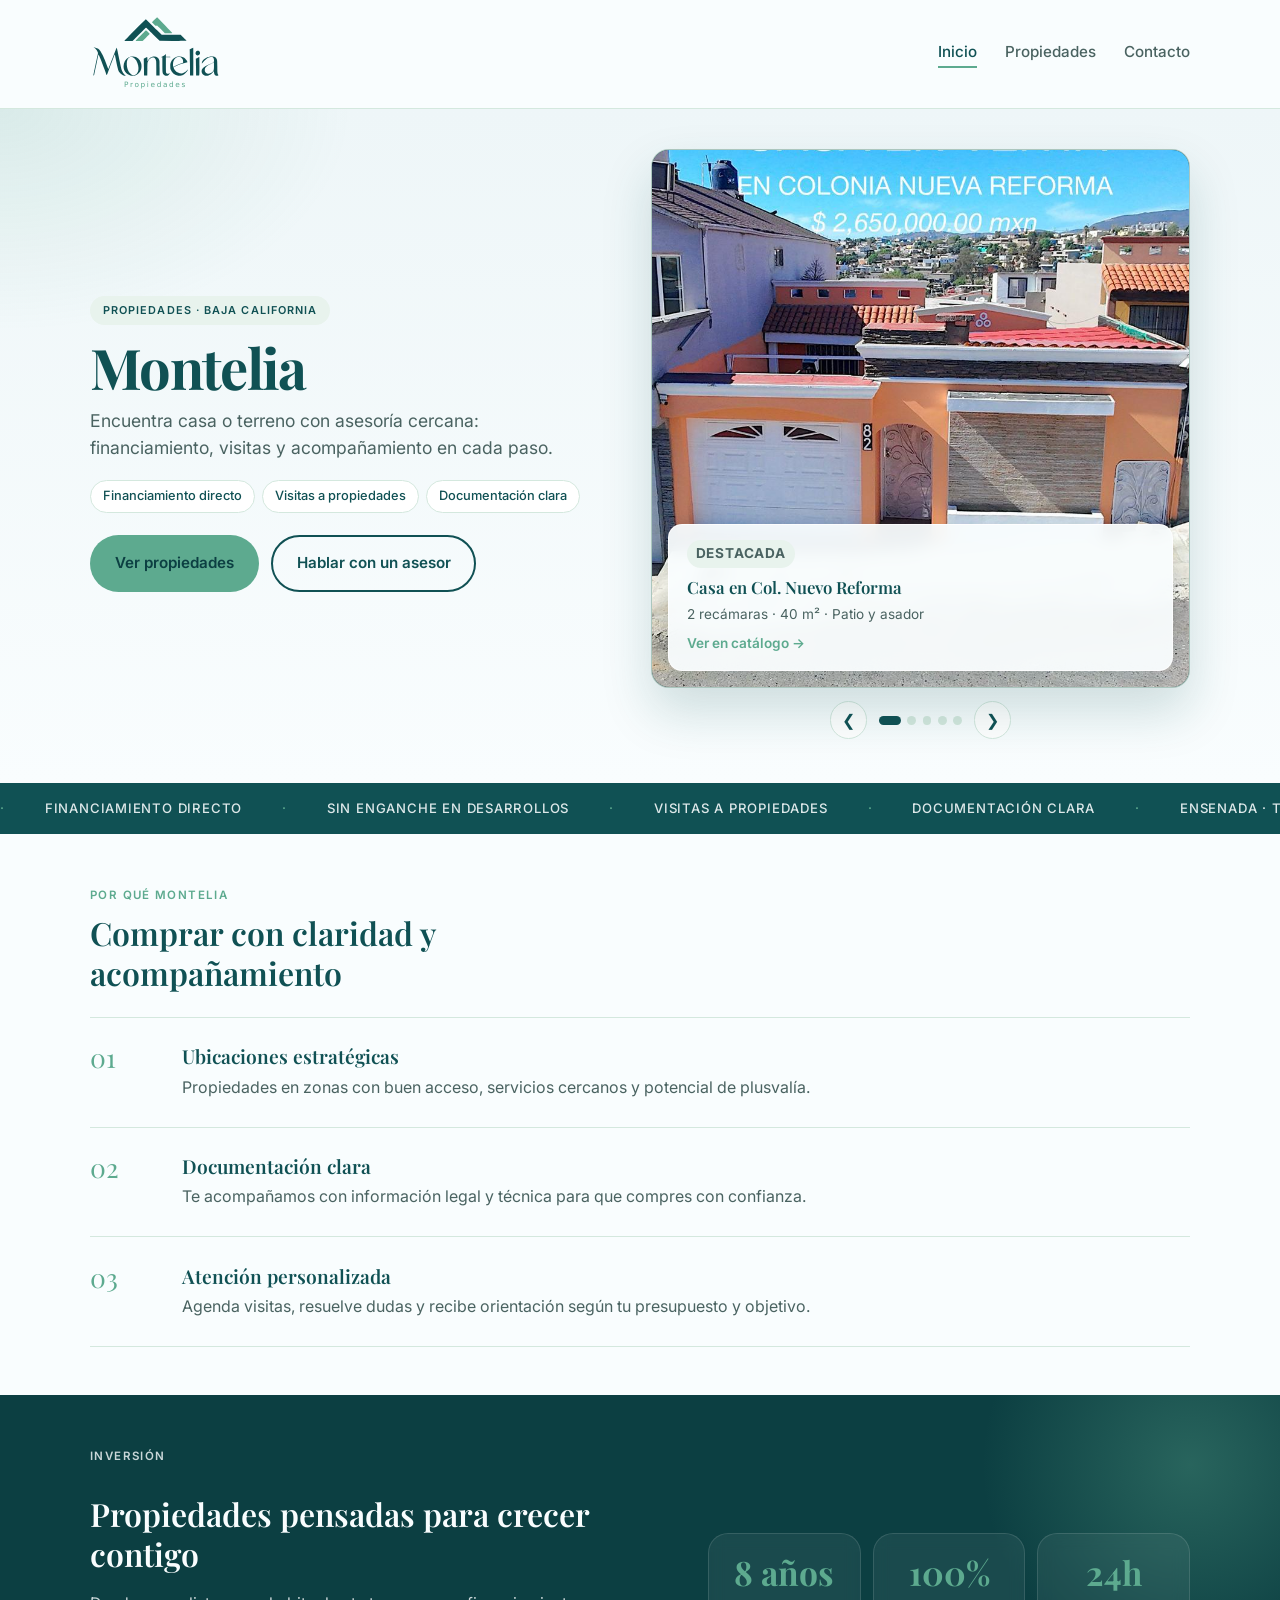
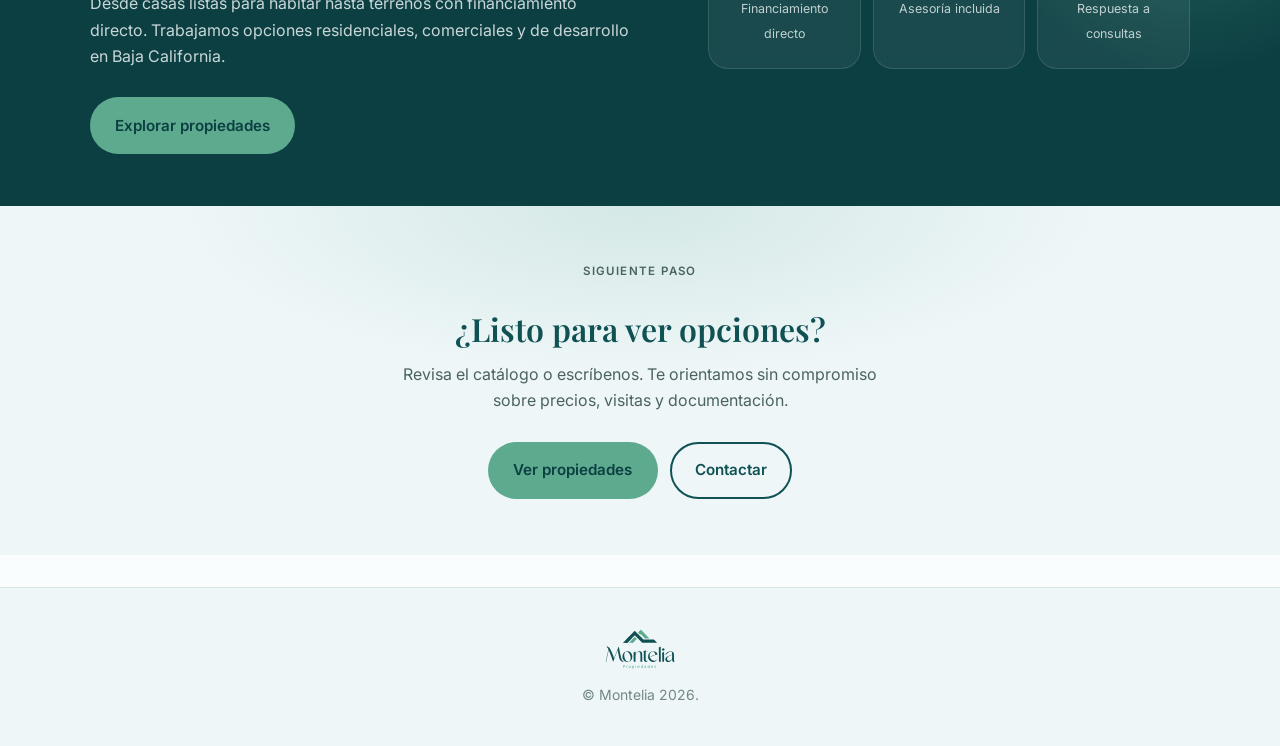
==== commit ad4edd5c: "ultima actualizacion al index" ====
--- a/index.html
+++ b/index.html
@@ -7,9 +7,10 @@
   <title>Montelia</title>
   <link rel="icon" href="images/mtn-fav.svg?v=2" type="image/svg+xml">
   <link rel="stylesheet" href="css/style.css">
+  <link rel="stylesheet" href="css/home-moderno.css">
   <link rel="preconnect" href="https://fonts.googleapis.com">
   <link rel="preconnect" href="https://fonts.gstatic.com" crossorigin>
-  <link href="https://fonts.googleapis.com/css2?family=Inter:wght@400;500;600&family=Playfair+Display:wght@600;700&display=swap" rel="stylesheet">
+  <link href="https://fonts.googleapis.com/css2?family=Inter:wght@400;500;600;700&family=Playfair+Display:wght@600;700&display=swap" rel="stylesheet">
 </head>
 <body>
   <header class="header">
@@ -30,87 +31,176 @@
     </div>
   </header>
 
-  <main class="home">
-    <section class="hero home-hero">
-      <div class="hero-bg home-hero__bg" aria-hidden="true">
-        <img src="images/fondo-index.png" alt="">
-      </div>
-      <div class="hero-overlay home-hero__overlay" aria-hidden="true"></div>
-      <div class="home-hero__blobs" aria-hidden="true">
-        <span class="home-hero__blob home-hero__blob--1"></span>
-        <span class="home-hero__blob home-hero__blob--2"></span>
-      </div>
-      <div class="container home-hero__inner">
-        <div class="hero-content home-hero__content">
-          <p class="hero-tag home-hero__item" style="--i: 0">Propiedades · Baja California</p>
-          <h1 class="home-hero__item" style="--i: 1">Tu propiedad ideal con Montelia</h1>
-          <p class="hero-text home-hero__item" style="--i: 2">
-            Propiedades seleccionadas para construir, invertir o desarrollar tu proyecto.
-            Asesoría personalizada en cada etapa.
+  <main class="home-v2">
+    <section class="v2-hero v2-hero--realty">
+      <div class="container v2-hero__layout">
+        <div class="v2-hero__copy">
+          <p class="v2-hero__tag">Propiedades · Baja California</p>
+          <h1 class="v2-hero__brand">Montelia</h1>
+          <p class="v2-hero__lead">
+            Encuentra casa o terreno con asesoría cercana: financiamiento, visitas y acompañamiento en cada paso.
           </p>
-          <ul class="home-hero__perks">
-            <li class="home-hero__item" style="--i: 3">Financiamiento directo</li>
-            <li class="home-hero__item" style="--i: 4">Sin enganche</li>
-            <li class="home-hero__item" style="--i: 5">Visitas a propiedades</li>
+          <ul class="v2-hero__perks">
+            <li>Financiamiento directo</li>
+            <li>Visitas a propiedades</li>
+            <li>Documentación clara</li>
           </ul>
-          <div class="hero-actions home-hero__item" style="--i: 6">
-            <a href="propiedades.html" class="btn btn-primary">Ver propiedades</a>
-            <a href="contacto.html" class="btn btn-outline">Contactar</a>
+          <div class="v2-hero__actions">
+            <a href="propiedades.html" class="v2-btn v2-btn--primary">Ver propiedades</a>
+            <a href="contacto.html" class="v2-btn v2-btn--outline">Hablar con un asesor</a>
           </div>
         </div>
-      </div>
-    </section>
-
-    <section class="section home-section">
+
+        <div class="v2-hero__visual" data-hero-slider>
+          <div class="v2-hero__slides">
+            <article class="v2-hero__slide is-active">
+              <figure class="v2-hero__photo">
+                <img src="images/nvo_reforma/ref_prin.jpeg" alt="Casa en venta en Col. Nuevo Reforma">
+              </figure>
+              <a href="propiedades.html" class="v2-hero__listing">
+                <span class="v2-hero__listing-badge">Destacada</span>
+                <strong>Casa en Col. Nuevo Reforma</strong>
+                <span>2 recámaras · 40 m² · Patio y asador</span>
+                <em>Ver en catálogo →</em>
+              </a>
+            </article>
+            <article class="v2-hero__slide">
+              <figure class="v2-hero__photo">
+                <img src="images/Cuernos_venado/dji_fly_20260610_122754%E2%80%AFp.m._0107_1781120123195_photo_beautify.JPG" alt="Terrenos en Cuero de Venado, Tijuana">
+              </figure>
+              <a href="propiedades.html" class="v2-hero__listing">
+                <span class="v2-hero__listing-badge">Destacada</span>
+                <strong>Terrenos en Cuero de Venado</strong>
+                <span>Financiamiento · Sin enganche · Tijuana</span>
+                <em>Ver en catálogo →</em>
+              </a>
+            </article>
+            <article class="v2-hero__slide">
+              <figure class="v2-hero__photo">
+                <img src="images/chn/IMG_0239.jpeg" alt="Predio comercial e industrial en Ensenada">
+              </figure>
+              <a href="propiedades.html" class="v2-hero__listing">
+                <span class="v2-hero__listing-badge">Destacada</span>
+                <strong>Predio comercial · Ensenada</strong>
+                <span>1,273 m² · Listo para escriturar</span>
+                <em>Ver en catálogo →</em>
+              </a>
+            </article>
+            <article class="v2-hero__slide">
+              <figure class="v2-hero__photo">
+                <img src="images/encantada/dji_fly_20260721_115612_0127_1784830935716_photo_beautify.jpeg" alt="Terreno en La Encantada">
+              </figure>
+              <a href="propiedades.html" class="v2-hero__listing">
+                <span class="v2-hero__listing-badge">Destacada</span>
+                <strong>Terreno en La Encantada</strong>
+                <span>1,945 m² · $510,000 MXN</span>
+                <em>Ver en catálogo →</em>
+              </a>
+            </article>
+            <article class="v2-hero__slide">
+              <figure class="v2-hero__photo">
+                <img src="images/sta_maria/573fa8db-a2d1-46aa-8524-d60a6d1aaf7b.jpeg" alt="Terrenos en Rancho Santa María">
+              </figure>
+              <a href="propiedades.html" class="v2-hero__listing">
+                <span class="v2-hero__listing-badge">Destacada</span>
+                <strong>Rancho Santa María</strong>
+                <span>Desde 500 m² · $650 / m²</span>
+                <em>Ver en catálogo →</em>
+              </a>
+            </article>
+          </div>
+          <div class="v2-hero__controls">
+            <button type="button" class="v2-hero__arrow v2-hero__arrow--prev" aria-label="Propiedad anterior">&#10094;</button>
+            <div class="v2-hero__dots" role="tablist" aria-label="Propiedades destacadas"></div>
+            <button type="button" class="v2-hero__arrow v2-hero__arrow--next" aria-label="Propiedad siguiente">&#10095;</button>
+          </div>
+        </div>
+      </div>
+    </section>
+
+    <div class="v2-strip" aria-hidden="true">
+      <div class="v2-strip__track">
+        <span>Financiamiento directo</span>
+        <span>Sin enganche en desarrollos</span>
+        <span>Visitas a propiedades</span>
+        <span>Documentación clara</span>
+        <span>Ensenada · Tijuana</span>
+        <span>Financiamiento directo</span>
+        <span>Sin enganche en desarrollos</span>
+        <span>Visitas a propiedades</span>
+        <span>Documentación clara</span>
+        <span>Ensenada · Tijuana</span>
+      </div>
+    </div>
+
+    <section class="v2-features">
       <div class="container">
-        <header class="section-head reveal">
-          <p class="section-head__tag">Montelia</p>
-          <h2>¿Por qué elegirnos?</h2>
-        </header>
-        <div class="cards home-cards">
-          <article class="card home-card reveal" style="--delay: 1">
-            <span class="home-card__num" aria-hidden="true">01</span>
-            <h3>Ubicaciones estratégicas</h3>
-            <p>Propiedades en zonas con buen acceso, servicios cercanos y potencial de plusvalía.</p>
-          </article>
-          <article class="card home-card reveal" style="--delay: 2">
-            <span class="home-card__num" aria-hidden="true">02</span>
-            <h3>Documentación clara</h3>
-            <p>Te acompañamos con información legal y técnica para que compres con confianza.</p>
-          </article>
-          <article class="card home-card reveal" style="--delay: 3">
-            <span class="home-card__num" aria-hidden="true">03</span>
-            <h3>Atención personalizada</h3>
-            <p>Agenda visitas, resuelve dudas y recibe orientación según tu presupuesto y objetivo.</p>
-          </article>
-        </div>
-      </div>
-    </section>
-
-    <section class="section section-alt home-spotlight">
-      <div class="container split home-spotlight__grid">
-        <div class="home-spotlight__copy reveal">
-          <p class="section-head__tag">Inversión</p>
-          <h2>Inversión en propiedades</h2>
+        <p class="v2-section-label v2-reveal">Por qué Montelia</p>
+        <h2 class="v2-reveal" style="--d: 1">Comprar con claridad y acompañamiento</h2>
+        <div class="v2-feature-list">
+          <article class="v2-feature v2-reveal" style="--d: 1">
+            <span class="v2-feature__num" aria-hidden="true">01</span>
+            <div>
+              <h3>Ubicaciones estratégicas</h3>
+              <p>Propiedades en zonas con buen acceso, servicios cercanos y potencial de plusvalía.</p>
+            </div>
+          </article>
+          <article class="v2-feature v2-reveal" style="--d: 2">
+            <span class="v2-feature__num" aria-hidden="true">02</span>
+            <div>
+              <h3>Documentación clara</h3>
+              <p>Te acompañamos con información legal y técnica para que compres con confianza.</p>
+            </div>
+          </article>
+          <article class="v2-feature v2-reveal" style="--d: 3">
+            <span class="v2-feature__num" aria-hidden="true">03</span>
+            <div>
+              <h3>Atención personalizada</h3>
+              <p>Agenda visitas, resuelve dudas y recibe orientación según tu presupuesto y objetivo.</p>
+            </div>
+          </article>
+        </div>
+      </div>
+    </section>
+
+    <section class="v2-showcase">
+      <div class="container v2-showcase__grid">
+        <div class="v2-reveal">
+          <p class="v2-section-label">Inversión</p>
+          <h2>Propiedades pensadas para crecer contigo</h2>
           <p>
-            En Montelia creemos que una buena propiedad es el primer paso hacia un patrimonio sólido.
-            Trabajamos con opciones residenciales, comerciales y de desarrollo, adaptadas a distintos perfiles de comprador.
+            Desde casas listas para habitar hasta terrenos con financiamiento directo.
+            Trabajamos opciones residenciales, comerciales y de desarrollo en Baja California.
           </p>
-          <a href="propiedades.html" class="home-link">Explorar propiedades disponibles</a>
-        </div>
-        <div class="home-stats">
-          <article class="home-stat reveal" style="--delay: 1" data-count="8" data-suffix=" años">
+          <a href="propiedades.html" class="v2-btn v2-btn--primary">Explorar propiedades</a>
+        </div>
+        <div class="v2-stats">
+          <article class="v2-stat v2-reveal" style="--d: 1">
             <strong>8 años</strong>
             <span>Financiamiento directo</span>
           </article>
-          <article class="home-stat reveal" style="--delay: 2" data-count="100" data-suffix="%">
+          <article class="v2-stat v2-reveal" style="--d: 2">
             <strong>100%</strong>
             <span>Asesoría incluida</span>
           </article>
-          <article class="home-stat reveal" style="--delay: 3" data-count="24" data-suffix="h">
+          <article class="v2-stat v2-reveal" style="--d: 3">
             <strong>24h</strong>
             <span>Respuesta a consultas</span>
           </article>
+        </div>
+      </div>
+    </section>
+
+    <section class="v2-closing">
+      <div class="container">
+        <p class="v2-section-label v2-reveal">Siguiente paso</p>
+        <h2 class="v2-reveal" style="--d: 1">¿Listo para ver opciones?</h2>
+        <p class="v2-reveal" style="--d: 2">
+          Revisa el catálogo o escríbenos. Te orientamos sin compromiso sobre precios, visitas y documentación.
+        </p>
+        <div class="v2-closing__actions v2-reveal" style="--d: 3">
+          <a href="propiedades.html" class="v2-btn v2-btn--primary">Ver propiedades</a>
+          <a href="contacto.html" class="v2-btn v2-btn--ghost">Contactar</a>
         </div>
       </div>
     </section>
@@ -126,5 +216,79 @@
   </footer>
 
   <script src="js/main.js"></script>
+  <script>
+    document.querySelectorAll(".v2-reveal").forEach((el) => {
+      const io = new IntersectionObserver(
+        (entries) => {
+          entries.forEach((entry) => {
+            if (!entry.isIntersecting) return;
+            entry.target.classList.add("is-visible");
+            io.unobserve(entry.target);
+          });
+        },
+        { threshold: 0.15, rootMargin: "0px 0px -30px 0px" }
+      );
+      io.observe(el);
+    });
+
+    (function initHeroSlider() {
+      const root = document.querySelector("[data-hero-slider]");
+      if (!root) return;
+
+      const slides = Array.from(root.querySelectorAll(".v2-hero__slide"));
+      const dotsWrap = root.querySelector(".v2-hero__dots");
+      const btnPrev = root.querySelector(".v2-hero__arrow--prev");
+      const btnNext = root.querySelector(".v2-hero__arrow--next");
+      if (!slides.length || !dotsWrap) return;
+
+      let index = 0;
+      let timer = null;
+      const reduceMotion = window.matchMedia("(prefers-reduced-motion: reduce)").matches;
+
+      slides.forEach((_, i) => {
+        const dot = document.createElement("button");
+        dot.type = "button";
+        dot.className = "v2-hero__dot" + (i === 0 ? " is-active" : "");
+        dot.setAttribute("aria-label", "Ir a propiedad " + (i + 1));
+        dot.addEventListener("click", () => goTo(i, true));
+        dotsWrap.appendChild(dot);
+      });
+
+      const dots = Array.from(dotsWrap.querySelectorAll(".v2-hero__dot"));
+
+      function goTo(next, userAction) {
+        index = (next + slides.length) % slides.length;
+        slides.forEach((slide, i) => {
+          slide.classList.toggle("is-active", i === index);
+        });
+        dots.forEach((dot, i) => {
+          dot.classList.toggle("is-active", i === index);
+        });
+        if (userAction) restart();
+      }
+
+      function next() {
+        goTo(index + 1);
+      }
+
+      function prev() {
+        goTo(index - 1, true);
+      }
+
+      function restart() {
+        if (reduceMotion) return;
+        clearInterval(timer);
+        timer = setInterval(next, 5000);
+      }
+
+      btnPrev?.addEventListener("click", prev);
+      btnNext?.addEventListener("click", () => goTo(index + 1, true));
+
+      root.addEventListener("mouseenter", () => clearInterval(timer));
+      root.addEventListener("mouseleave", restart);
+
+      restart();
+    })();
+  </script>
 </body>
 </html>
--- a/css/style.css
+++ b/css/style.css
@@ -860,15 +860,161 @@
 }
 
 .property-gallery__main {
+  position: relative;
   aspect-ratio: 16 / 10;
-  background: var(--color-bg-alt);
+  background: #0c3f42;
+  cursor: zoom-in;
 }
 
 .property-gallery__main img {
   width: 100%;
   height: 100%;
-  object-fit: cover;
+  object-fit: contain;
   display: block;
+}
+
+.property-gallery__main::after {
+  content: "Ver foto";
+  position: absolute;
+  right: 0.75rem;
+  bottom: 0.75rem;
+  padding: 0.35rem 0.7rem;
+  font-size: 0.72rem;
+  font-weight: 600;
+  letter-spacing: 0.04em;
+  text-transform: uppercase;
+  color: #fff;
+  background: rgba(16, 81, 84, 0.85);
+  border-radius: 999px;
+  pointer-events: none;
+  opacity: 0.92;
+}
+
+/* Lightbox galería */
+.lightbox {
+  position: fixed;
+  inset: 0;
+  z-index: 1000;
+  display: flex;
+  align-items: center;
+  justify-content: center;
+  padding: 1rem;
+  background: rgba(10, 28, 30, 0.92);
+  opacity: 0;
+  visibility: hidden;
+  transition: opacity 0.25s ease, visibility 0.25s ease;
+}
+
+.lightbox.is-open {
+  opacity: 1;
+  visibility: visible;
+}
+
+.lightbox__dialog {
+  position: relative;
+  width: min(1100px, 100%);
+  max-height: 90vh;
+  display: flex;
+  flex-direction: column;
+  align-items: center;
+  gap: 0.85rem;
+}
+
+.lightbox__image-wrap {
+  display: flex;
+  align-items: center;
+  justify-content: center;
+  width: 100%;
+  max-height: calc(90vh - 3rem);
+}
+
+.lightbox__image {
+  max-width: 100%;
+  max-height: calc(90vh - 3rem);
+  width: auto;
+  height: auto;
+  object-fit: contain;
+  border-radius: 6px;
+  box-shadow: 0 16px 48px rgba(0, 0, 0, 0.35);
+}
+
+.lightbox__close,
+.lightbox__nav {
+  position: absolute;
+  border: none;
+  cursor: pointer;
+  color: #f9fdfe;
+  background: rgba(16, 81, 84, 0.85);
+  transition: background 0.2s, transform 0.2s;
+}
+
+.lightbox__close:hover,
+.lightbox__nav:hover {
+  background: var(--color-accent);
+}
+
+.lightbox__close {
+  top: 1rem;
+  right: 1rem;
+  z-index: 2;
+  width: 2.75rem;
+  height: 2.75rem;
+  border-radius: 50%;
+  font-size: 1.5rem;
+  line-height: 1;
+}
+
+.lightbox__nav {
+  top: 50%;
+  transform: translateY(-50%);
+  width: 3rem;
+  height: 3rem;
+  border-radius: 50%;
+  font-size: 1.75rem;
+  line-height: 1;
+  display: flex;
+  align-items: center;
+  justify-content: center;
+}
+
+.lightbox__nav--prev {
+  left: 0.75rem;
+}
+
+.lightbox__nav--next {
+  right: 0.75rem;
+}
+
+.lightbox__nav:hover {
+  transform: translateY(-50%) scale(1.05);
+}
+
+.lightbox__counter {
+  margin: 0;
+  font-size: 0.9rem;
+  font-weight: 500;
+  color: rgba(249, 253, 254, 0.85);
+}
+
+@media (max-width: 768px) {
+  .lightbox__nav {
+    width: 2.5rem;
+    height: 2.5rem;
+    font-size: 1.4rem;
+  }
+
+  .lightbox__nav--prev {
+    left: 0.35rem;
+  }
+
+  .lightbox__nav--next {
+    right: 0.35rem;
+  }
+
+  .lightbox__close {
+    top: 0.65rem;
+    right: 0.65rem;
+  }
 }
 
 .property-gallery__thumbs {
@@ -1040,6 +1186,34 @@
   padding: 0.25rem 0.6rem;
   border-radius: 4px;
   margin-bottom: 0.75rem;
+}
+
+.property-price {
+  margin: 0 0 0.85rem;
+  font-family: var(--font-serif);
+  font-size: clamp(1.35rem, 3vw, 1.6rem);
+  font-weight: 600;
+  color: var(--color-primary);
+  line-height: 1.2;
+}
+
+.property-lead {
+  margin: 0 0 1.15rem;
+  font-size: 0.95rem;
+  line-height: 1.55;
+  color: var(--color-text-muted);
+}
+
+.property-contact-note {
+  margin: 1rem 0 0;
+  font-size: 0.9rem;
+  color: var(--color-text-muted);
+  text-align: center;
+}
+
+.property-contact-note a {
+  font-weight: 600;
+  white-space: nowrap;
 }
 
 .property-details {
--- a/css/home-moderno.css
+++ b/css/home-moderno.css
@@ -0,0 +1,586 @@
+/* Versión de prueba — solo usada por index-moderno.html */
+
+.home-v2 {
+  --v2-radius: 20px;
+  overflow-x: hidden;
+}
+
+/* Hero inmobiliario: texto + imagen de propiedad */
+.v2-hero--realty {
+  position: relative;
+  padding: 2.5rem 0 2.75rem;
+  color: var(--color-text);
+  background:
+    radial-gradient(ellipse 50% 60% at 0% 0%, rgba(93, 170, 143, 0.14), transparent 55%),
+    linear-gradient(180deg, var(--color-bg-alt) 0%, var(--color-bg) 100%);
+  overflow: hidden;
+}
+
+.v2-hero__layout {
+  display: grid;
+  grid-template-columns: minmax(0, 1fr) minmax(0, 1.05fr);
+  gap: clamp(1.5rem, 4vw, 3rem);
+  align-items: center;
+}
+
+.v2-hero__copy {
+  position: relative;
+  z-index: 1;
+}
+
+.v2-hero__tag {
+  display: inline-block;
+  margin: 0 0 0.85rem;
+  padding: 0.35rem 0.8rem;
+  font-size: 0.68rem;
+  font-weight: 600;
+  letter-spacing: 0.1em;
+  text-transform: uppercase;
+  color: var(--color-primary);
+  background: var(--color-accent-light);
+  border-radius: 999px;
+}
+
+.v2-hero__brand {
+  margin: 0 0 0.75rem;
+  font-family: var(--font-serif);
+  font-size: clamp(2.35rem, 6vw, 3.5rem);
+  font-weight: 700;
+  line-height: 1;
+  letter-spacing: -0.03em;
+  color: var(--color-primary);
+}
+
+.v2-hero__lead {
+  max-width: 30rem;
+  margin: 0 0 1.15rem;
+  font-size: clamp(1rem, 2.2vw, 1.1rem);
+  line-height: 1.55;
+  color: var(--color-text-muted);
+}
+
+.v2-hero__perks {
+  display: flex;
+  flex-wrap: wrap;
+  gap: 0.45rem;
+  list-style: none;
+  padding: 0;
+  margin: 0 0 1.35rem;
+}
+
+.v2-hero__perks li {
+  padding: 0.35rem 0.75rem;
+  font-size: 0.8rem;
+  font-weight: 500;
+  color: var(--color-primary);
+  background: #fff;
+  border: 1px solid var(--color-border);
+  border-radius: 999px;
+}
+
+.v2-hero__actions {
+  display: flex;
+  flex-wrap: wrap;
+  gap: 0.75rem;
+}
+
+.v2-hero__visual {
+  position: relative;
+}
+
+.v2-hero__slides {
+  position: relative;
+  border-radius: 18px;
+  overflow: hidden;
+  aspect-ratio: 1 / 1;
+  width: 100%;
+  box-shadow: 0 24px 50px rgba(16, 81, 84, 0.18);
+  border: 1px solid rgba(212, 232, 222, 0.8);
+  background: var(--color-primary-dark);
+}
+
+.v2-hero__slide {
+  position: absolute;
+  inset: 0;
+  opacity: 0;
+  visibility: hidden;
+  transition: opacity 0.55s ease, visibility 0.55s ease;
+  pointer-events: none;
+}
+
+.v2-hero__slide.is-active {
+  opacity: 1;
+  visibility: visible;
+  pointer-events: auto;
+  z-index: 1;
+}
+
+.v2-hero__photo {
+  margin: 0;
+  width: 100%;
+  height: 100%;
+}
+
+.v2-hero__photo img {
+  width: 100%;
+  height: 100%;
+  object-fit: cover;
+  display: block;
+  transform: scale(1.02);
+  transition: transform 5.5s ease;
+}
+
+.v2-hero__slide.is-active .v2-hero__photo img {
+  transform: scale(1.08);
+}
+
+.v2-hero__listing {
+  position: absolute;
+  left: 1rem;
+  right: 1rem;
+  bottom: 1rem;
+  z-index: 2;
+  display: grid;
+  gap: 0.2rem;
+  padding: 0.95rem 1.1rem;
+  background: rgba(249, 253, 254, 0.94);
+  border: 1px solid rgba(255, 255, 255, 0.8);
+  border-radius: 14px;
+  box-shadow: 0 12px 28px rgba(16, 81, 84, 0.16);
+  backdrop-filter: blur(8px);
+  color: var(--color-text);
+  transition: transform 0.25s ease, box-shadow 0.25s ease;
+}
+
+.v2-hero__listing:hover {
+  color: var(--color-text);
+  transform: translateY(-3px);
+  box-shadow: 0 16px 36px rgba(16, 81, 84, 0.2);
+}
+
+.v2-hero__listing-badge {
+  width: fit-content;
+  margin-bottom: 0.15rem;
+  padding: 0.2rem 0.55rem;
+  font-size: 0.65rem;
+  font-weight: 700;
+  letter-spacing: 0.06em;
+  text-transform: uppercase;
+  color: var(--color-primary);
+  background: var(--color-accent-light);
+  border-radius: 999px;
+}
+
+.v2-hero__listing strong {
+  font-family: var(--font-serif);
+  font-size: 1.05rem;
+  font-weight: 600;
+  color: var(--color-primary);
+}
+
+.v2-hero__listing span {
+  font-size: 0.85rem;
+  color: var(--color-text-muted);
+}
+
+.v2-hero__listing em {
+  margin-top: 0.25rem;
+  font-style: normal;
+  font-size: 0.85rem;
+  font-weight: 600;
+  color: var(--color-accent);
+}
+
+.v2-hero__controls {
+  display: flex;
+  align-items: center;
+  justify-content: center;
+  gap: 0.75rem;
+  margin-top: 0.85rem;
+}
+
+.v2-hero__arrow {
+  width: 2.35rem;
+  height: 2.35rem;
+  border: 1px solid var(--color-border);
+  border-radius: 50%;
+  background: #fff;
+  color: var(--color-primary);
+  font-size: 1rem;
+  cursor: pointer;
+  transition: background 0.2s, color 0.2s, border-color 0.2s;
+}
+
+.v2-hero__arrow:hover {
+  background: var(--color-primary);
+  color: #fff;
+  border-color: var(--color-primary);
+}
+
+.v2-hero__dots {
+  display: flex;
+  gap: 0.4rem;
+  align-items: center;
+}
+
+.v2-hero__dot {
+  width: 0.55rem;
+  height: 0.55rem;
+  padding: 0;
+  border: none;
+  border-radius: 999px;
+  background: var(--color-border);
+  cursor: pointer;
+  transition: width 0.25s ease, background 0.25s ease;
+}
+
+.v2-hero__dot.is-active {
+  width: 1.35rem;
+  background: var(--color-primary);
+}
+
+@media (max-width: 900px) {
+  .v2-hero__layout {
+    grid-template-columns: 1fr;
+    gap: 1.75rem;
+  }
+
+  .v2-hero__slides {
+    aspect-ratio: 1 / 1;
+  }
+}
+
+@media (prefers-reduced-motion: reduce) {
+  .v2-hero__slide,
+  .v2-hero__photo img {
+    transition: none;
+  }
+
+  .v2-hero__slide.is-active .v2-hero__photo img {
+    transform: none;
+  }
+}
+
+.v2-btn {
+  display: inline-flex;
+  align-items: center;
+  justify-content: center;
+  gap: 0.4rem;
+  padding: 0.9rem 1.45rem;
+  font-size: 0.95rem;
+  font-weight: 600;
+  border-radius: 999px;
+  border: 2px solid transparent;
+  transition: transform 0.25s ease, background 0.2s, color 0.2s, border-color 0.2s, box-shadow 0.25s;
+}
+
+.v2-btn:hover {
+  transform: translateY(-2px);
+}
+
+.v2-btn--primary {
+  background: var(--color-accent);
+  color: #0c3f42;
+}
+
+.v2-btn--primary:hover {
+  background: #6fbfa1;
+  color: #0c3f42;
+  box-shadow: 0 12px 30px rgba(93, 170, 143, 0.35);
+}
+
+.v2-btn--outline {
+  background: transparent;
+  color: var(--color-primary);
+  border-color: var(--color-primary);
+}
+
+.v2-btn--outline:hover {
+  background: var(--color-primary);
+  color: #fff;
+}
+
+.v2-btn--ghost {
+  background: transparent;
+  color: var(--color-white);
+  border-color: rgba(249, 253, 254, 0.45);
+}
+
+.v2-btn--ghost:hover {
+  background: rgba(249, 253, 254, 0.1);
+  color: var(--color-white);
+  border-color: var(--color-white);
+}
+
+/* Marquee / strip */
+.v2-strip {
+  display: flex;
+  gap: 2.5rem;
+  overflow: hidden;
+  padding: 0.95rem 0;
+  background: var(--color-primary);
+  color: rgba(249, 253, 254, 0.88);
+  font-size: 0.82rem;
+  font-weight: 500;
+  letter-spacing: 0.06em;
+  text-transform: uppercase;
+}
+
+.v2-strip__track {
+  display: flex;
+  gap: 2.5rem;
+  min-width: max-content;
+  animation: v2-marquee 28s linear infinite;
+}
+
+.v2-strip span::before {
+  content: "·";
+  margin-right: 2.5rem;
+  color: var(--color-accent);
+}
+
+/* Features as clean rows */
+.v2-features {
+  padding: 3.25rem 0 3rem;
+  background: var(--color-bg);
+}
+
+.v2-section-label {
+  margin: 0 0 0.5rem;
+  font-size: 0.72rem;
+  font-weight: 600;
+  letter-spacing: 0.12em;
+  text-transform: uppercase;
+  color: var(--color-accent);
+}
+
+.v2-features h2 {
+  margin: 0 0 1.5rem;
+  max-width: 18ch;
+}
+
+.v2-feature-list {
+  display: grid;
+  gap: 0;
+  border-top: 1px solid var(--color-border);
+}
+
+.v2-feature {
+  display: grid;
+  grid-template-columns: 4.5rem 1fr;
+  gap: 1.25rem;
+  padding: 1.65rem 0;
+  border-bottom: 1px solid var(--color-border);
+  transition: padding-left 0.3s ease, background 0.3s ease;
+}
+
+.v2-feature:hover {
+  padding-left: 0.75rem;
+}
+
+.v2-feature__num {
+  font-family: var(--font-serif);
+  font-size: 1.65rem;
+  color: var(--color-accent);
+  line-height: 1;
+}
+
+.v2-feature h3 {
+  margin: 0 0 0.4rem;
+  font-size: 1.2rem;
+}
+
+.v2-feature p {
+  margin: 0;
+  max-width: 40rem;
+  color: var(--color-text-muted);
+  line-height: 1.6;
+}
+
+/* Showcase / CTA band */
+.v2-showcase {
+  position: relative;
+  padding: 3.25rem 0;
+  background: var(--color-primary-dark);
+  color: var(--color-white);
+  overflow: hidden;
+}
+
+.v2-showcase::before {
+  content: "";
+  position: absolute;
+  width: 420px;
+  height: 420px;
+  right: -120px;
+  top: -140px;
+  border-radius: 50%;
+  background: radial-gradient(circle, rgba(93, 170, 143, 0.35), transparent 70%);
+  pointer-events: none;
+}
+
+.v2-showcase__grid {
+  position: relative;
+  display: grid;
+  grid-template-columns: 1.2fr 1fr;
+  gap: 2.5rem;
+  align-items: center;
+}
+
+.v2-showcase h2 {
+  margin: 0 0 1rem;
+  color: var(--color-white);
+}
+
+.v2-showcase p {
+  margin: 0 0 1.75rem;
+  color: rgba(249, 253, 254, 0.8);
+  line-height: 1.65;
+  max-width: 34rem;
+}
+
+.v2-stats {
+  display: grid;
+  grid-template-columns: repeat(3, 1fr);
+  gap: 0.75rem;
+}
+
+.v2-stat {
+  padding: 1.35rem 1rem;
+  text-align: center;
+  background: rgba(249, 253, 254, 0.06);
+  border: 1px solid rgba(249, 253, 254, 0.12);
+  border-radius: var(--v2-radius);
+  backdrop-filter: blur(8px);
+  transition: transform 0.3s ease, background 0.3s ease;
+}
+
+.v2-stat:hover {
+  transform: translateY(-4px);
+  background: rgba(249, 253, 254, 0.1);
+}
+
+.v2-stat strong {
+  display: block;
+  margin-bottom: 0.35rem;
+  font-family: var(--font-serif);
+  font-size: clamp(1.6rem, 3vw, 2.1rem);
+  color: var(--color-accent);
+  line-height: 1;
+}
+
+.v2-stat span {
+  font-size: 0.78rem;
+  color: rgba(249, 253, 254, 0.75);
+}
+
+/* Closing CTA */
+.v2-closing {
+  padding: 3.5rem 0;
+  text-align: center;
+  background:
+    radial-gradient(ellipse 60% 80% at 50% 0%, rgba(93, 170, 143, 0.18), transparent 60%),
+    var(--color-bg-alt);
+}
+
+.v2-closing h2 {
+  margin: 0 0 0.85rem;
+}
+
+.v2-closing p {
+  margin: 0 auto 1.75rem;
+  max-width: 32rem;
+  color: var(--color-text-muted);
+}
+
+.v2-closing__actions {
+  display: flex;
+  flex-wrap: wrap;
+  justify-content: center;
+  gap: 0.75rem;
+}
+
+.v2-closing .v2-btn--ghost {
+  color: var(--color-primary);
+  border-color: var(--color-primary);
+}
+
+.v2-closing .v2-btn--ghost:hover {
+  background: var(--color-primary);
+  color: #fff;
+}
+
+.v2-note {
+  margin-top: 2rem;
+  font-size: 0.8rem;
+  color: var(--color-text-muted);
+}
+
+.v2-note a {
+  font-weight: 600;
+  text-decoration: underline;
+  text-underline-offset: 3px;
+}
+
+@keyframes v2-marquee {
+  from { transform: translateX(0); }
+  to { transform: translateX(-50%); }
+}
+
+.v2-reveal {
+  opacity: 0;
+  transform: translateY(28px);
+  transition: opacity 0.7s cubic-bezier(0.22, 1, 0.36, 1), transform 0.7s cubic-bezier(0.22, 1, 0.36, 1);
+  transition-delay: calc(var(--d, 0) * 80ms);
+}
+
+.v2-reveal.is-visible {
+  opacity: 1;
+  transform: translateY(0);
+}
+
+@media (max-width: 900px) {
+  .v2-showcase__grid {
+    grid-template-columns: 1fr;
+  }
+
+  .v2-stats {
+    grid-template-columns: 1fr;
+  }
+
+  .v2-stat {
+    display: flex;
+    align-items: center;
+    justify-content: flex-start;
+    gap: 1rem;
+    text-align: left;
+    padding: 1.1rem 1.25rem;
+  }
+
+  .v2-stat strong {
+    margin-bottom: 0;
+    min-width: 4.5rem;
+  }
+}
+
+@media (max-width: 640px) {
+  .v2-hero--realty {
+    padding: 1.75rem 0 2rem;
+  }
+
+  .v2-feature {
+    grid-template-columns: 3rem 1fr;
+    gap: 0.85rem;
+  }
+}
+
+@media (prefers-reduced-motion: reduce) {
+  .v2-strip__track {
+    animation: none;
+  }
+
+  .v2-reveal {
+    opacity: 1;
+    transform: none;
+    transition: none;
+  }
+}
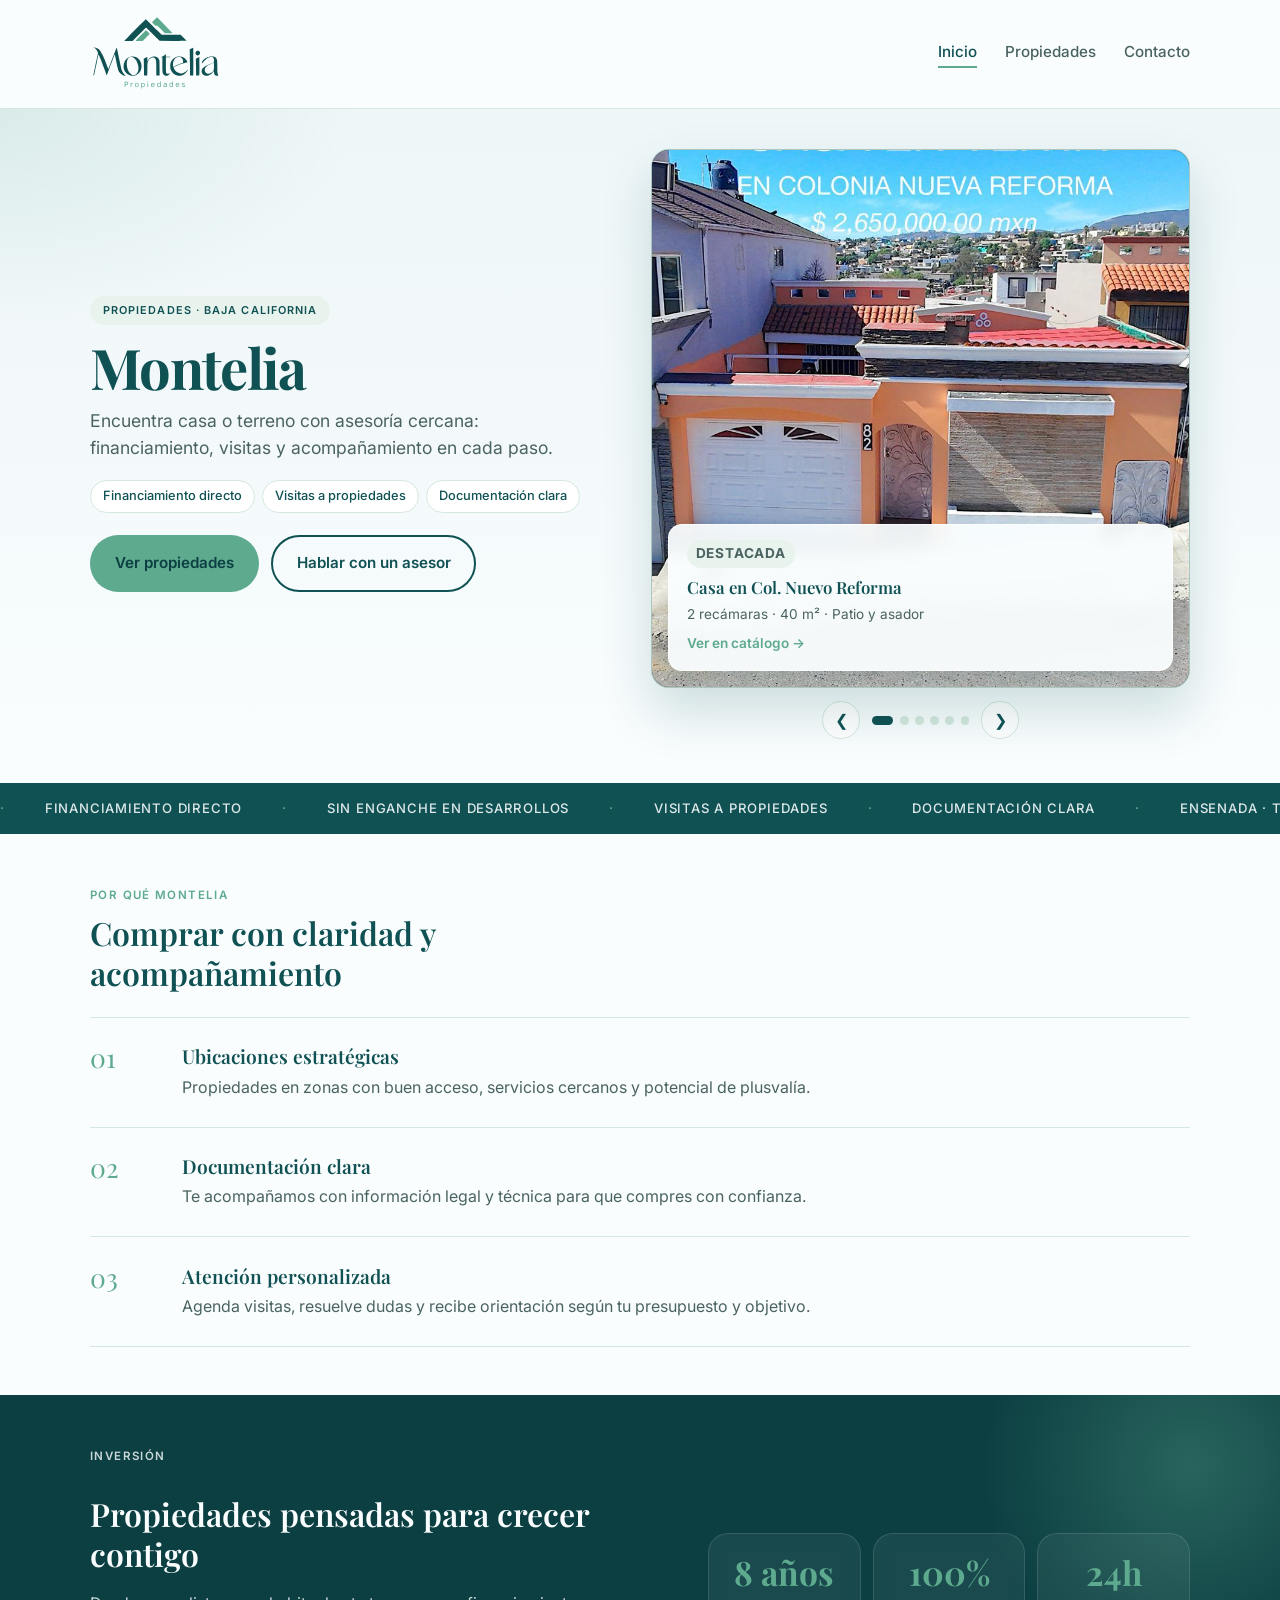
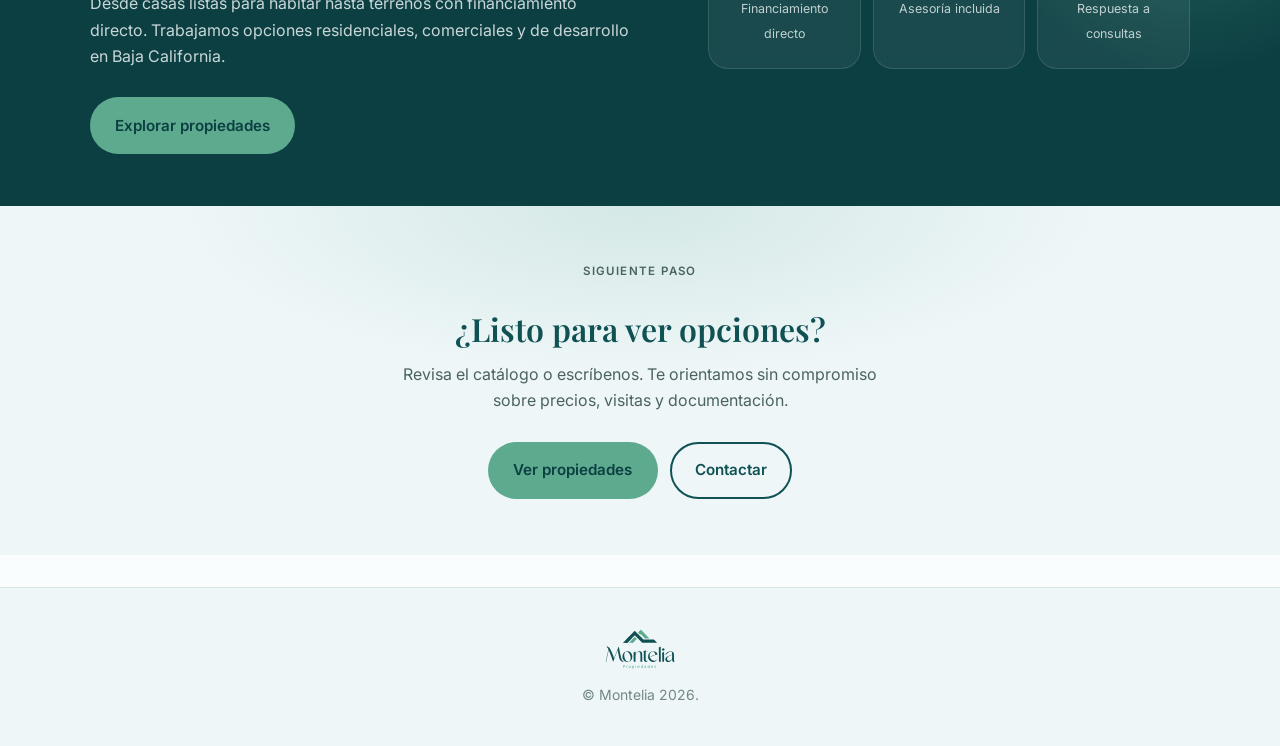
==== commit f957a0bf: "ruvar" ====
--- a/index.html
+++ b/index.html
@@ -25,8 +25,8 @@
       </button>
       <nav class="nav">
         <a href="index.html" class="nav-link active">Inicio</a>
-        <a href="propiedades.html" class="nav-link">Propiedades</a>
-        <a href="contacto.html" class="nav-link">Contacto</a>
+        <a href="propiedades/index.html" class="nav-link">Propiedades</a>
+        <a href="contacto/index.html" class="nav-link">Contacto</a>
       </nav>
     </div>
   </header>
@@ -46,8 +46,8 @@
             <li>Documentación clara</li>
           </ul>
           <div class="v2-hero__actions">
-            <a href="propiedades.html" class="v2-btn v2-btn--primary">Ver propiedades</a>
-            <a href="contacto.html" class="v2-btn v2-btn--outline">Hablar con un asesor</a>
+            <a href="propiedades/index.html" class="v2-btn v2-btn--primary">Ver propiedades</a>
+            <a href="contacto/index.html" class="v2-btn v2-btn--outline">Hablar con un asesor</a>
           </div>
         </div>
 
@@ -57,7 +57,7 @@
               <figure class="v2-hero__photo">
                 <img src="images/nvo_reforma/ref_prin.jpeg" alt="Casa en venta en Col. Nuevo Reforma">
               </figure>
-              <a href="propiedades.html" class="v2-hero__listing">
+              <a href="propiedades/index.html" class="v2-hero__listing">
                 <span class="v2-hero__listing-badge">Destacada</span>
                 <strong>Casa en Col. Nuevo Reforma</strong>
                 <span>2 recámaras · 40 m² · Patio y asador</span>
@@ -66,9 +66,20 @@
             </article>
             <article class="v2-hero__slide">
               <figure class="v2-hero__photo">
+                <img src="images/ruvareal/ruvareal-1.jpeg" alt="Terrenos en Fincas Ruvareal, Ojos Negros">
+              </figure>
+              <a href="propiedades/index.html" class="v2-hero__listing">
+                <span class="v2-hero__listing-badge">Destacada</span>
+                <strong>Fincas Ruvareal · Ojos Negros</strong>
+                <span>Desde 1,248 m² · $5,000 / mes · Sin enganche</span>
+                <em>Ver en catálogo →</em>
+              </a>
+            </article>
+            <article class="v2-hero__slide">
+              <figure class="v2-hero__photo">
                 <img src="images/Cuernos_venado/dji_fly_20260610_122754%E2%80%AFp.m._0107_1781120123195_photo_beautify.JPG" alt="Terrenos en Cuero de Venado, Tijuana">
               </figure>
-              <a href="propiedades.html" class="v2-hero__listing">
+              <a href="propiedades/index.html" class="v2-hero__listing">
                 <span class="v2-hero__listing-badge">Destacada</span>
                 <strong>Terrenos en Cuero de Venado</strong>
                 <span>Financiamiento · Sin enganche · Tijuana</span>
@@ -79,7 +90,7 @@
               <figure class="v2-hero__photo">
                 <img src="images/chn/IMG_0239.jpeg" alt="Predio comercial e industrial en Ensenada">
               </figure>
-              <a href="propiedades.html" class="v2-hero__listing">
+              <a href="propiedades/index.html" class="v2-hero__listing">
                 <span class="v2-hero__listing-badge">Destacada</span>
                 <strong>Predio comercial · Ensenada</strong>
                 <span>1,273 m² · Listo para escriturar</span>
@@ -90,7 +101,7 @@
               <figure class="v2-hero__photo">
                 <img src="images/encantada/dji_fly_20260721_115612_0127_1784830935716_photo_beautify.jpeg" alt="Terreno en La Encantada">
               </figure>
-              <a href="propiedades.html" class="v2-hero__listing">
+              <a href="propiedades/index.html" class="v2-hero__listing">
                 <span class="v2-hero__listing-badge">Destacada</span>
                 <strong>Terreno en La Encantada</strong>
                 <span>1,945 m² · $510,000 MXN</span>
@@ -101,7 +112,7 @@
               <figure class="v2-hero__photo">
                 <img src="images/sta_maria/573fa8db-a2d1-46aa-8524-d60a6d1aaf7b.jpeg" alt="Terrenos en Rancho Santa María">
               </figure>
-              <a href="propiedades.html" class="v2-hero__listing">
+              <a href="propiedades/index.html" class="v2-hero__listing">
                 <span class="v2-hero__listing-badge">Destacada</span>
                 <strong>Rancho Santa María</strong>
                 <span>Desde 500 m² · $650 / m²</span>
@@ -172,7 +183,7 @@
             Desde casas listas para habitar hasta terrenos con financiamiento directo.
             Trabajamos opciones residenciales, comerciales y de desarrollo en Baja California.
           </p>
-          <a href="propiedades.html" class="v2-btn v2-btn--primary">Explorar propiedades</a>
+          <a href="propiedades/index.html" class="v2-btn v2-btn--primary">Explorar propiedades</a>
         </div>
         <div class="v2-stats">
           <article class="v2-stat v2-reveal" style="--d: 1">
@@ -199,8 +210,8 @@
           Revisa el catálogo o escríbenos. Te orientamos sin compromiso sobre precios, visitas y documentación.
         </p>
         <div class="v2-closing__actions v2-reveal" style="--d: 3">
-          <a href="propiedades.html" class="v2-btn v2-btn--primary">Ver propiedades</a>
-          <a href="contacto.html" class="v2-btn v2-btn--ghost">Contactar</a>
+          <a href="propiedades/index.html" class="v2-btn v2-btn--primary">Ver propiedades</a>
+          <a href="contacto/index.html" class="v2-btn v2-btn--ghost">Contactar</a>
         </div>
       </div>
     </section>
